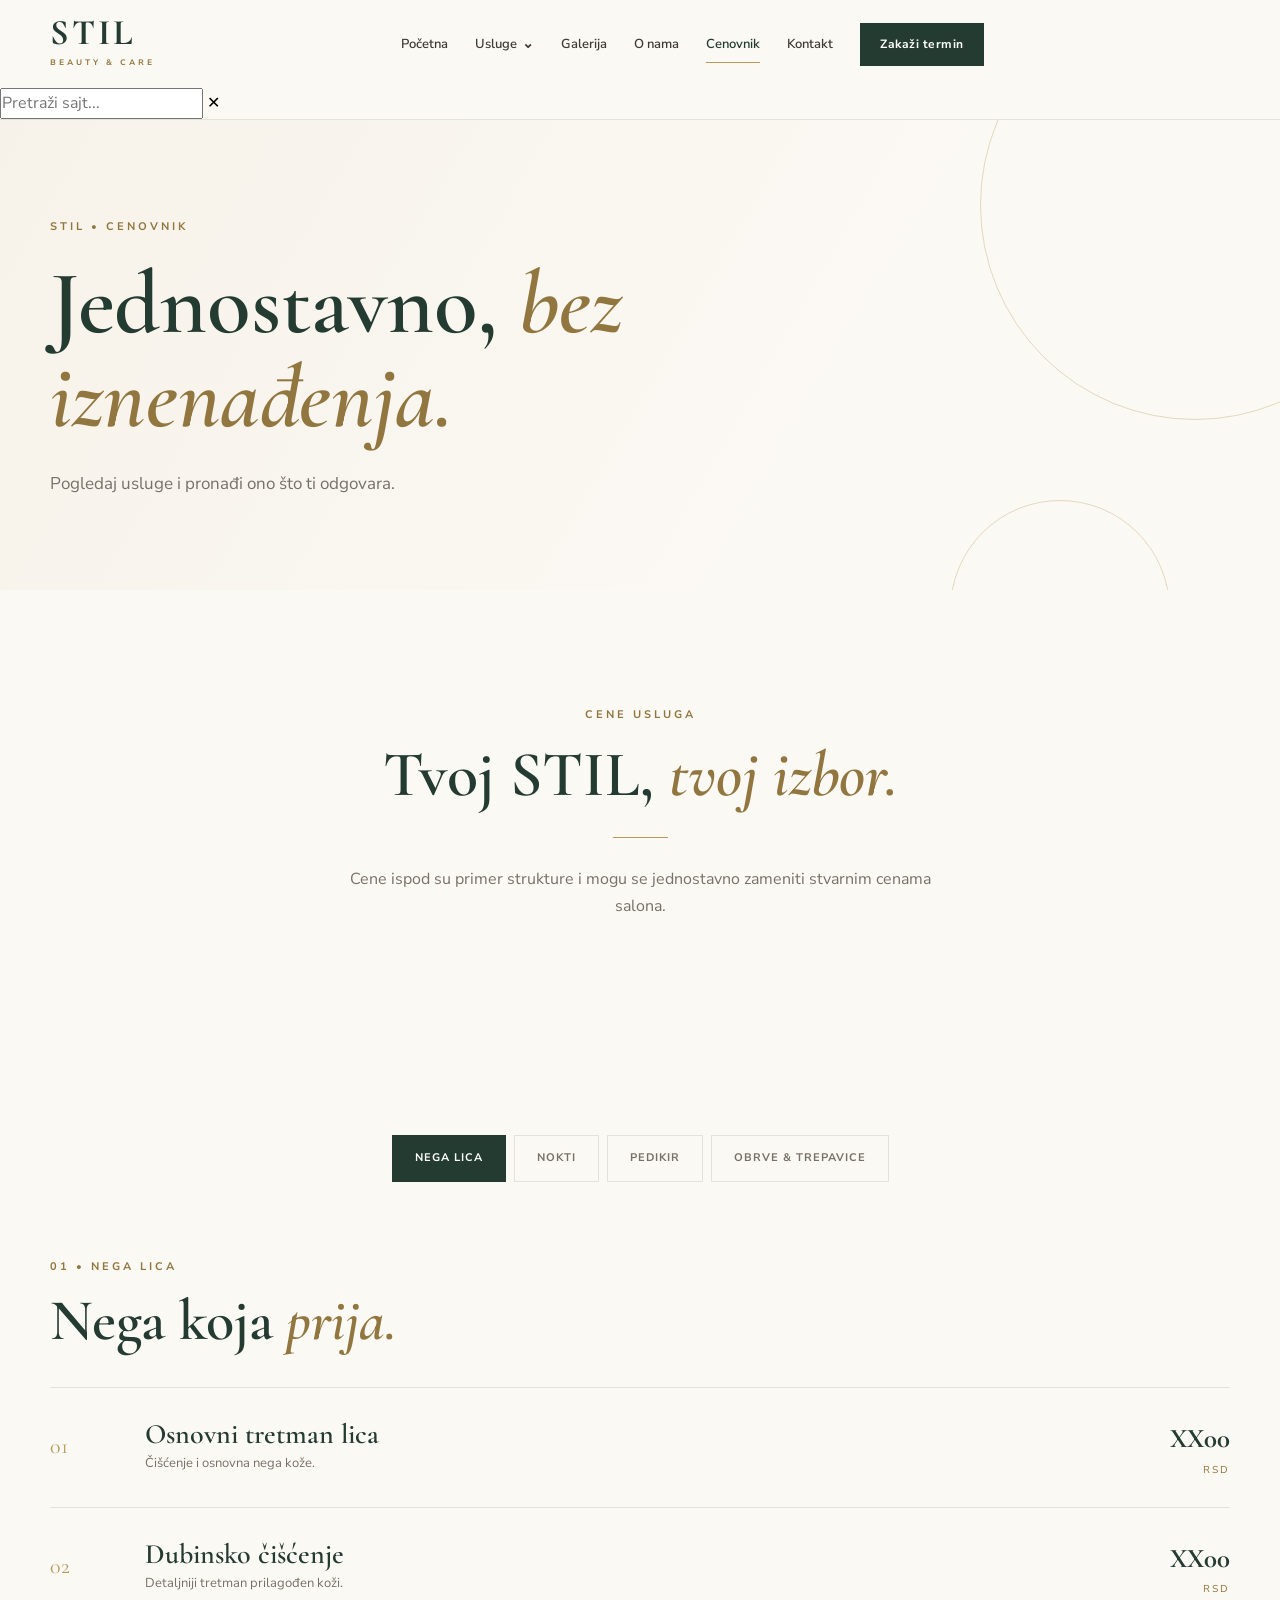
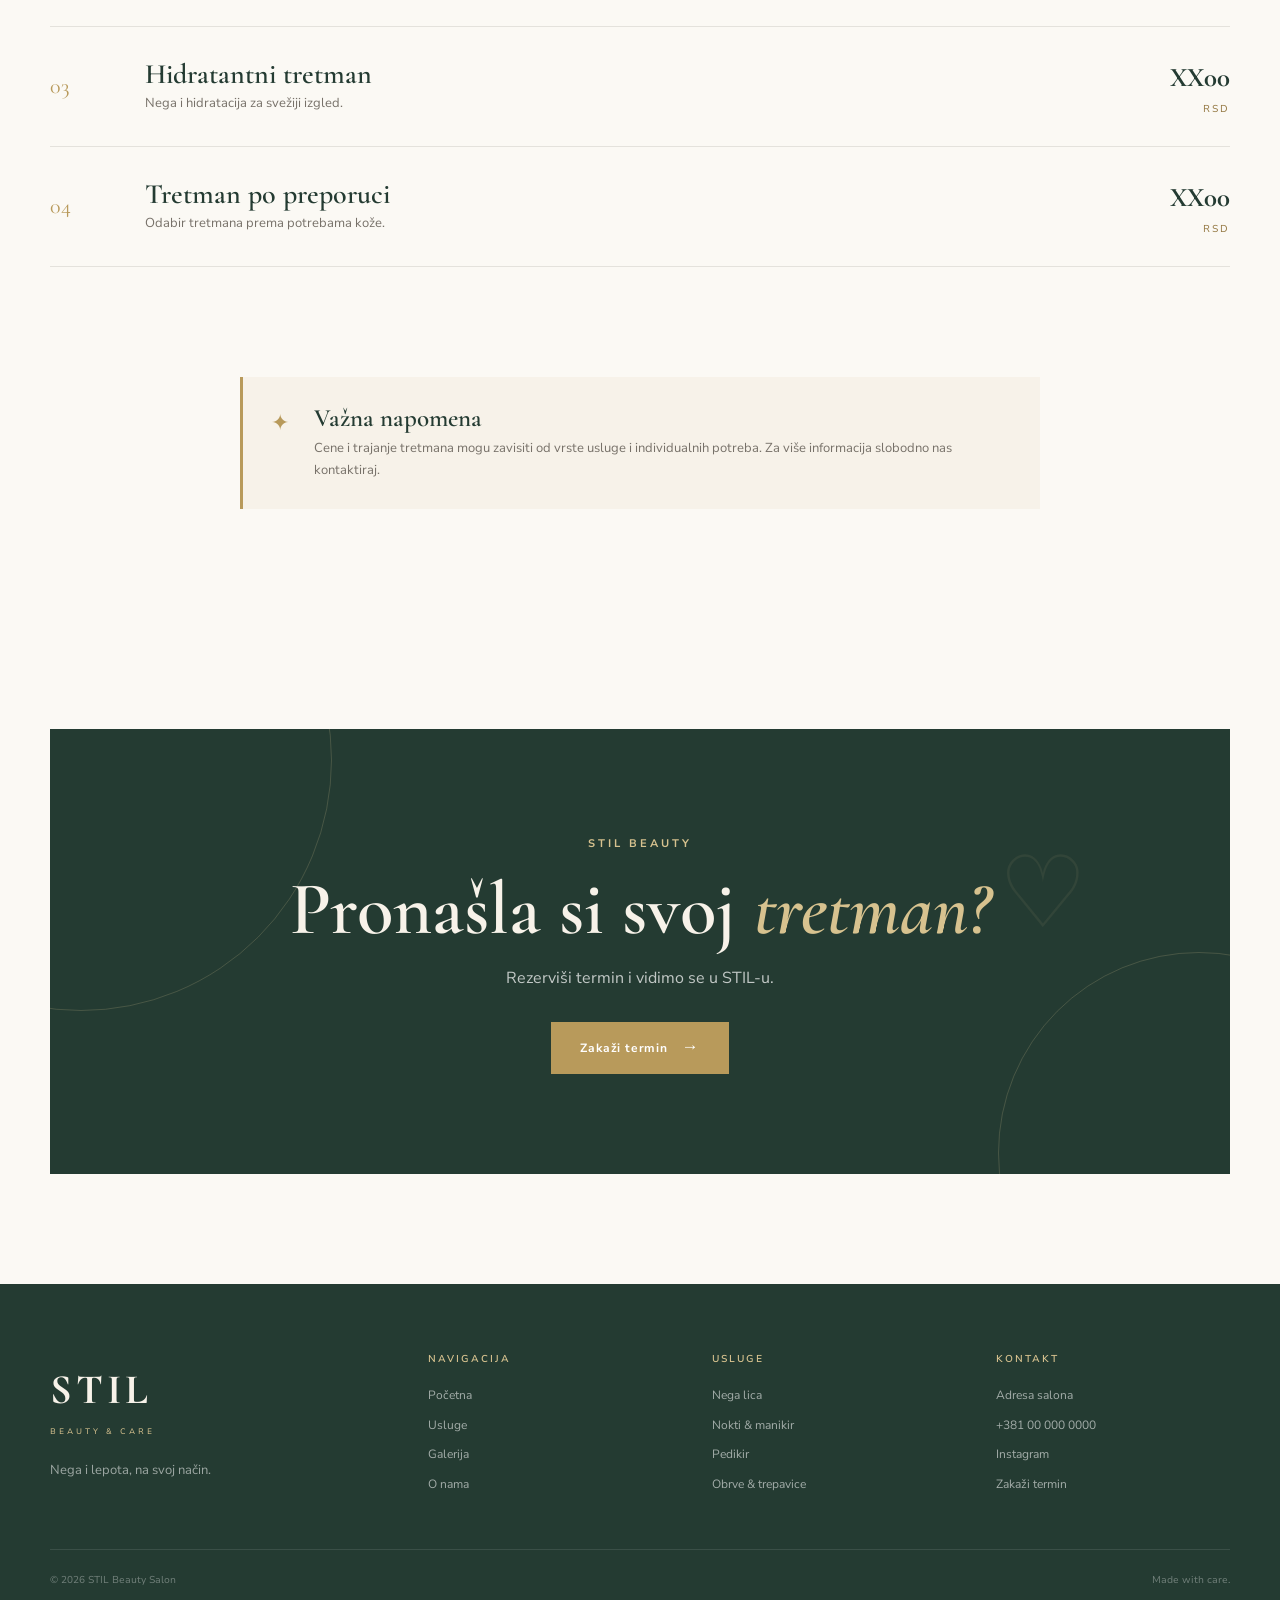
==== cenovnik.html @ 7c4e8bf7 "Add files via upload" ====
<!DOCTYPE html>
<html lang="sr">
<head>
    <meta charset="UTF-8">
    <meta name="viewport" content="width=device-width, initial-scale=1.0">

    <title>Cenovnik | STIL Beauty Salon</title>

    <meta name="description" content="Cenovnik usluga STIL Beauty Salona — nega lica, nokti, pedikir, obrve i trepavice.">

    <link rel="preconnect" href="https://fonts.googleapis.com">
    <link rel="preconnect" href="https://fonts.gstatic.com" crossorigin>

    <link href="https://fonts.googleapis.com/css2?family=Cormorant+Garamond:wght@400;500;600;700&family=Nunito+Sans:wght@300;400;500;600;700&display=swap" rel="stylesheet">

    <link rel="stylesheet" href="style.css">
</head>

<body>

<!-- =========================================================
     HEADER
========================================================= -->

<header class="site-header" id="siteHeader">

    <div class="container header-inner">

        <a href="index.html" class="logo" aria-label="STIL Beauty Salon - Početna">

            <span class="logo-main">
                STIL
            </span>

            <span class="logo-sub">
                beauty & care
            </span>

        </a>


        <nav class="main-nav" id="mainNav">

            <a href="index.html" class="nav-link">
                Početna
            </a>


            <div class="nav-dropdown">

                <a href="usluge.html" class="nav-link dropdown-trigger">

                    Usluge

                    <span class="dropdown-arrow">
                        ⌄
                    </span>

                </a>


                <div class="dropdown-menu">

                    <a href="nega-lica.html">
                        Nega lica
                    </a>

                    <a href="nokti.html">
                        Nokti & manikir
                    </a>

                    <a href="pedikir.html">
                        Pedikir
                    </a>

                    <a href="obrve-trepavice.html">
                        Obrve & trepavice
                    </a>

                </div>

            </div>


            <a href="galerija.html" class="nav-link">
                Galerija
            </a>


            <a href="o-nama.html" class="nav-link">
                O nama
            </a>


            <a href="cenovnik.html" class="nav-link active">
                Cenovnik
            </a>


            <a href="kontakt.html" class="nav-link">
                Kontakt
            </a>


            <a href="kontakt.html" class="nav-cta">
                Zakaži termin
            </a>

        </nav>


        <button
            class="search-toggle"
            id="searchToggle"
            aria-label="Pretraga"
        >
            <svg viewBox="0 0 24 24" fill="none" stroke="currentColor" stroke-width="2" stroke-linecap="round" stroke-linejoin="round">
                <circle cx="11" cy="11" r="7"></circle>
                <line x1="21" y1="21" x2="16.65" y2="16.65"></line>
            </svg>
        </button>

        <button
            class="menu-toggle"
            id="menuToggle"
            aria-label="Otvori meni"
            aria-expanded="false"
        >

            <span></span>
            <span></span>
            <span></span>

        </button>

    </div>



<!-- =========================================================
     SEARCH OVERLAY
========================================================= -->

<div class="search-overlay" id="searchOverlay">

    <div class="search-box">

        <div class="search-box-top">

            <input
                type="text"
                id="searchInput"
                placeholder="Pretraži sajt..."
                autocomplete="off"
            >

            <button class="search-close" id="searchClose" aria-label="Zatvori pretragu">
                ✕
            </button>

        </div>

        <div class="search-results" id="searchResults"></div>

    </div>

</div>

</header>


<main>

<!-- =========================================================
     PAGE HERO
========================================================= -->

<section class="page-hero pricing-page-hero">

    <div class="page-hero-decoration page-hero-decoration-one"></div>

    <div class="page-hero-decoration page-hero-decoration-two"></div>


    <div class="container">

        <div class="page-hero-content reveal">

            <span class="section-kicker">
                STIL • CENOVNIK
            </span>


            <h1>
                Jednostavno,
                <em>bez iznenađenja.</em>
            </h1>


            <p>
                Pogledaj usluge i pronađi ono što ti odgovara.
            </p>

        </div>

    </div>

</section>


<!-- =========================================================
     PRICING INTRO
========================================================= -->

<section class="pricing-intro section">

    <div class="container narrow-container">

        <div class="section-heading centered reveal">

            <span class="section-kicker">
                CENE USLUGA
            </span>


            <h2>
                Tvoj STIL,
                <em>tvoj izbor.</em>
            </h2>


            <div class="gold-divider"></div>


            <p>
                Cene ispod su primer strukture i mogu se
                jednostavno zameniti stvarnim cenama salona.
            </p>

        </div>

    </div>

</section>


<!-- =========================================================
     PRICING NAV
========================================================= -->

<section class="pricing-section section">

    <div class="container">


        <div class="pricing-tabs reveal">

            <button
                class="pricing-tab active"
                data-price-category="face"
                type="button"
            >
                Nega lica
            </button>


            <button
                class="pricing-tab"
                data-price-category="nails"
                type="button"
            >
                Nokti
            </button>


            <button
                class="pricing-tab"
                data-price-category="pedicure"
                type="button"
            >
                Pedikir
            </button>


            <button
                class="pricing-tab"
                data-price-category="eyes"
                type="button"
            >
                Obrve & trepavice
            </button>

        </div>


        <!-- =====================================================
             FACE PRICES
        ====================================================== -->

        <div
            class="price-category active"
            data-price-panel="face"
        >

            <div class="price-category-header reveal">

                <span class="section-kicker">
                    01 • NEGA LICA
                </span>

                <h2>
                    Nega koja
                    <em>prija.</em>
                </h2>

            </div>


            <div class="price-list">


                <div class="price-item reveal">

                    <div class="price-item-number">
                        01
                    </div>

                    <div class="price-item-info">

                        <h3>
                            Osnovni tretman lica
                        </h3>

                        <p>
                            Čišćenje i osnovna nega kože.
                        </p>

                    </div>

                    <div class="price-value">
                        <strong>
                            XX00
                        </strong>
                        <span>
                            RSD
                        </span>
                    </div>

                </div>


                <div class="price-item reveal">

                    <div class="price-item-number">
                        02
                    </div>

                    <div class="price-item-info">

                        <h3>
                            Dubinsko čišćenje
                        </h3>

                        <p>
                            Detaljniji tretman prilagođen koži.
                        </p>

                    </div>

                    <div class="price-value">
                        <strong>
                            XX00
                        </strong>
                        <span>
                            RSD
                        </span>
                    </div>

                </div>


                <div class="price-item reveal">

                    <div class="price-item-number">
                        03
                    </div>

                    <div class="price-item-info">

                        <h3>
                            Hidratantni tretman
                        </h3>

                        <p>
                            Nega i hidratacija za svežiji izgled.
                        </p>

                    </div>

                    <div class="price-value">
                        <strong>
                            XX00
                        </strong>
                        <span>
                            RSD
                        </span>
                    </div>

                </div>


                <div class="price-item reveal">

                    <div class="price-item-number">
                        04
                    </div>

                    <div class="price-item-info">

                        <h3>
                            Tretman po preporuci
                        </h3>

                        <p>
                            Odabir tretmana prema potrebama kože.
                        </p>

                    </div>

                    <div class="price-value">
                        <strong>
                            XX00
                        </strong>
                        <span>
                            RSD
                        </span>
                    </div>

                </div>

            </div>

        </div>


        <!-- =====================================================
             NAIL PRICES
        ====================================================== -->

        <div
            class="price-category"
            data-price-panel="nails"
        >

            <div class="price-category-header">

                <span class="section-kicker">
                    02 • NOKTI
                </span>

                <h2>
                    Uredni nokti,
                    <em>tvoj STIL.</em>
                </h2>

            </div>


            <div class="price-list">


                <div class="price-item">

                    <div class="price-item-number">
                        01
                    </div>

                    <div class="price-item-info">

                        <h3>
                            Klasičan manikir
                        </h3>

                        <p>
                            Uređivanje noktiju i zanoktica.
                        </p>

                    </div>

                    <div class="price-value">
                        <strong>
                            XX00
                        </strong>
                        <span>
                            RSD
                        </span>
                    </div>

                </div>


                <div class="price-item">

                    <div class="price-item-number">
                        02
                    </div>

                    <div class="price-item-info">

                        <h3>
                            Gel lak
                        </h3>

                        <p>
                            Uredan i dugotrajniji izgled noktiju.
                        </p>

                    </div>

                    <div class="price-value">
                        <strong>
                            XX00
                        </strong>
                        <span>
                            RSD
                        </span>
                    </div>

                </div>


                <div class="price-item">

                    <div class="price-item-number">
                        03
                    </div>

                    <div class="price-item-info">

                        <h3>
                            Korekcija
                        </h3>

                        <p>
                            Održavanje postojećeg manikira.
                        </p>

                    </div>

                    <div class="price-value">
                        <strong>
                            XX00
                        </strong>
                        <span>
                            RSD
                        </span>
                    </div>

                </div>


                <div class="price-item">

                    <div class="price-item-number">
                        04
                    </div>

                    <div class="price-item-info">

                        <h3>
                            Nail art
                        </h3>

                        <p>
                            Cena zavisi od odabranog dizajna.
                        </p>

                    </div>

                    <div class="price-value">

                        <strong>
                            od XX
                        </strong>

                        <span>
                            RSD
                        </span>

                    </div>

                </div>

            </div>

        </div>


        <!-- =====================================================
             PEDICURE PRICES
        ====================================================== -->

        <div
            class="price-category"
            data-price-panel="pedicure"
        >

            <div class="price-category-header">

                <span class="section-kicker">
                    03 • PEDIKIR
                </span>

                <h2>
                    Nega za
                    <em>tvoja stopala.</em>
                </h2>

            </div>


            <div class="price-list">


                <div class="price-item">

                    <div class="price-item-number">
                        01
                    </div>

                    <div class="price-item-info">

                        <h3>
                            Klasičan pedikir
                        </h3>

                        <p>
                            Osnovna nega i uređivanje stopala.
                        </p>

                    </div>

                    <div class="price-value">

                        <strong>
                            XX00
                        </strong>

                        <span>
                            RSD
                        </span>

                    </div>

                </div>


                <div class="price-item">

                    <div class="price-item-number">
                        02
                    </div>

                    <div class="price-item-info">

                        <h3>
                            Pedikir + lak
                        </h3>

                        <p>
                            Nega stopala i završni lak.
                        </p>

                    </div>

                    <div class="price-value">

                        <strong>
                            XX00
                        </strong>

                        <span>
                            RSD
                        </span>

                    </div>

                </div>


                <div class="price-item">

                    <div class="price-item-number">
                        03
                    </div>

                    <div class="price-item-info">

                        <h3>
                            Pedikir + gel lak
                        </h3>

                        <p>
                            Nega uz dugotrajniju završnicu.
                        </p>

                    </div>

                    <div class="price-value">

                        <strong>
                            XX00
                        </strong>

                        <span>
                            RSD
                        </span>

                    </div>

                </div>


                <div class="price-item">

                    <div class="price-item-number">
                        04
                    </div>

                    <div class="price-item-info">

                        <h3>
                            Nega stopala
                        </h3>

                        <p>
                            Dodatna nega kože stopala.
                        </p>

                    </div>

                    <div class="price-value">

                        <strong>
                            XX00
                        </strong>

                        <span>
                            RSD
                        </span>

                    </div>

                </div>

            </div>

        </div>


        <!-- =====================================================
             BROWS / LASHES PRICES
        ====================================================== -->

        <div
            class="price-category"
            data-price-panel="eyes"
        >

            <div class="price-category-header">

                <span class="section-kicker">
                    04 • OBRVE & TREPAVICE
                </span>

                <h2>
                    Istakni svoj
                    <em>pogled.</em>
                </h2>

            </div>


            <div class="price-list">


                <div class="price-item">

                    <div class="price-item-number">
                        01
                    </div>

                    <div class="price-item-info">

                        <h3>
                            Oblikovanje obrva
                        </h3>

                        <p>
                            Oblikovanje prema prirodnim proporcijama.
                        </p>

                    </div>

                    <div class="price-value">

                        <strong>
                            XX00
                        </strong>

                        <span>
                            RSD
                        </span>

                    </div>

                </div>


                <div class="price-item">

                    <div class="price-item-number">
                        02
                    </div>

                    <div class="price-item-info">

                        <h3>
                            Farbanje obrva
                        </h3>

                        <p>
                            Naglašavanje i definisanje obrva.
                        </p>

                    </div>

                    <div class="price-value">

                        <strong>
                            XX00
                        </strong>

                        <span>
                            RSD
                        </span>

                    </div>

                </div>


                <div class="price-item">

                    <div class="price-item-number">
                        03
                    </div>

                    <div class="price-item-info">

                        <h3>
                            Lash lift
                        </h3>

                        <p>
                            Podizanje i uvijanje prirodnih trepavica.
                        </p>

                    </div>

                    <div class="price-value">

                        <strong>
                            XX00
                        </strong>

                        <span>
                            RSD
                        </span>

                    </div>

                </div>


                <div class="price-item">

                    <div class="price-item-number">
                        04
                    </div>

                    <div class="price-item-info">

                        <h3>
                            Obrve + trepavice
                        </h3>

                        <p>
                            Kombinovani tretman.
                        </p>

                    </div>

                    <div class="price-value">

                        <strong>
                            XX00
                        </strong>

                        <span>
                            RSD
                        </span>

                    </div>

                </div>

            </div>

        </div>

    </div>

</section>


<!-- =========================================================
     IMPORTANT NOTE
========================================================= -->

<section class="pricing-note section">

    <div class="container">

        <div class="pricing-note-box reveal">

            <span class="pricing-note-icon">
                ✦
            </span>


            <div>

                <h3>
                    Važna napomena
                </h3>

                <p>
                    Cene i trajanje tretmana mogu zavisiti od
                    vrste usluge i individualnih potreba.
                    Za više informacija slobodno nas kontaktiraj.
                </p>

            </div>

        </div>

    </div>

</section>


<!-- =========================================================
     CTA
========================================================= -->

<section class="cta-section section">

    <div class="container">

        <div class="cta-box reveal">

            <div class="cta-decoration">
                ♡
            </div>


            <span class="section-kicker">
                STIL BEAUTY
            </span>


            <h2>
                Pronašla si svoj
                <em>tretman?</em>
            </h2>


            <p>
                Rezerviši termin i vidimo se u STIL-u.
            </p>


            <a href="kontakt.html" class="btn btn-primary">

                Zakaži termin

                <span>
                    →
                </span>

            </a>

        </div>

    </div>

</section>

</main>


<!-- =========================================================
     FOOTER
========================================================= -->

<footer class="site-footer">

    <div class="container">

        <div class="footer-grid">


            <div class="footer-brand">

                <a href="index.html" class="footer-logo">

                    <span>
                        STIL
                    </span>

                    <small>
                        beauty & care
                    </small>

                </a>


                <p>
                    Nega i lepota,
                    na svoj način.
                </p>

            </div>


            <div class="footer-column">

                <h4>
                    Navigacija
                </h4>

                <a href="index.html">
                    Početna
                </a>

                <a href="usluge.html">
                    Usluge
                </a>

                <a href="galerija.html">
                    Galerija
                </a>

                <a href="o-nama.html">
                    O nama
                </a>

            </div>


            <div class="footer-column">

                <h4>
                    Usluge
                </h4>

                <a href="nega-lica.html">
                    Nega lica
                </a>

                <a href="nokti.html">
                    Nokti & manikir
                </a>

                <a href="pedikir.html">
                    Pedikir
                </a>

                <a href="obrve-trepavice.html">
                    Obrve & trepavice
                </a>

            </div>


            <div class="footer-column">

                <h4>
                    Kontakt
                </h4>

                <p>
                    Adresa salona
                </p>

                <a href="tel:+381000000000">
                    +381 00 000 0000
                </a>

                <a href="#">
                    Instagram
                </a>

                <a href="kontakt.html">
                    Zakaži termin
                </a>

            </div>

        </div>


        <div class="footer-bottom">

            <span>
                © 2026 STIL Beauty Salon
            </span>

            <span>
                Made with care.
            </span>

        </div>

    </div>

</footer>


<script src="js_main.js"></script>

</body>
</html>
---- style.css ----
/* =========================================================
   STIL BEAUTY SALON
   GLOBAL CSS
========================================================= */


/* =========================================================
   01. VARIABLES
========================================================= */

:root {

    --green-dark: #243b32;
    --green: #3f5b4b;
    --green-light: #718878;
    --green-pale: #dce3da;

    --cream: #f7f2e9;
    --cream-dark: #ede5d7;
    --ivory: #fbf9f4;

    --gold: #b89a5b;
    --gold-dark: #92763f;
    --gold-light: #d7c28f;

    --brown: #5a4b3f;
    --text: #3d3934;
    --text-light: #777169;

    --white: #ffffff;
    --black: #20201d;

    --border: rgba(61, 57, 52, 0.12);
    --border-gold: rgba(184, 154, 91, 0.35);

    --shadow: 0 18px 50px rgba(36, 59, 50, 0.10);
    --shadow-small: 0 8px 25px rgba(36, 59, 50, 0.08);

    --radius: 4px;
    --radius-large: 14px;

    --container: 1180px;

    --transition: 0.3s ease;

}


/* =========================================================
   02. RESET
========================================================= */

* {
    margin: 0;
    padding: 0;
    box-sizing: border-box;
}


html {
    scroll-behavior: smooth;
}


body {
    font-family: "Nunito Sans", sans-serif;
    background: var(--ivory);
    color: var(--text);
    line-height: 1.7;
    overflow-x: hidden;
}


body.menu-open {
    overflow: hidden;
}


img {
    max-width: 100%;
    display: block;
}


a {
    color: inherit;
    text-decoration: none;
}


button,
input,
textarea,
select {
    font: inherit;
}


button {
    border: none;
    background: none;
    cursor: pointer;
}


ul,
ol {
    list-style: none;
}


/* =========================================================
   03. TYPOGRAPHY
========================================================= */

h1,
h2,
h3,
h4 {
    font-family: "Cormorant Garamond", serif;
    font-weight: 600;
    color: var(--green-dark);
    line-height: 1.05;
}


h1 em,
h2 em,
h3 em {
    color: var(--gold-dark);
    font-style: italic;
}


p {
    color: var(--text-light);
}


strong {
    color: var(--green-dark);
    font-weight: 700;
}


.container {
    width: min(
        calc(100% - 48px),
        var(--container)
    );

    margin: 0 auto;
}


.narrow-container {
    max-width: 760px;
}


/* =========================================================
   04. SECTION
========================================================= */

.section {
    padding: 110px 0;
}


.section-heading {
    max-width: 650px;
    margin-bottom: 55px;
}


.section-heading.centered {
    text-align: center;
    margin-left: auto;
    margin-right: auto;
}


.section-heading h2 {
    font-size: clamp(42px, 5vw, 68px);
    margin: 14px 0 20px;
}


.section-heading p {
    max-width: 620px;
}


.section-heading.centered p {
    margin-left: auto;
    margin-right: auto;
}


.section-kicker {
    display: inline-block;

    font-family: "Nunito Sans", sans-serif;
    font-size: 11px;
    font-weight: 700;

    letter-spacing: 3px;
    text-transform: uppercase;

    color: var(--gold-dark);
}


.gold-divider {
    width: 55px;
    height: 1px;
    background: var(--gold);

    margin: 28px auto;
}


/* =========================================================
   05. HEADER
========================================================= */

.site-header {
    position: relative;
    z-index: 1000;

    background: rgba(251, 249, 244, 0.96);

    border-bottom: 1px solid var(--border);

    transition:
        background var(--transition),
        box-shadow var(--transition),
        transform var(--transition);
}


.site-header.scrolled {
    position: sticky;
    top: 0;

    box-shadow: 0 8px 30px rgba(0,0,0,0.05);
}


.header-inner {
    min-height: 88px;

    display: flex;
    align-items: center;
    justify-content: space-between;
    gap: 30px;
}


/* =========================================================
   LOGO
========================================================= */

.logo {
    display: inline-flex;
    flex-direction: column;

    position: relative;

    flex-shrink: 0;
}


.logo-main {
    font-family: "Cormorant Garamond", serif;

    font-size: 36px;
    font-weight: 700;

    line-height: 0.8;

    letter-spacing: 3px;

    color: var(--green-dark);
}


.logo-sub {
    margin-top: 8px;

    font-family: "Nunito Sans", sans-serif;

    font-size: 8px;
    font-weight: 700;

    letter-spacing: 3px;
    text-transform: uppercase;

    color: var(--gold-dark);

    text-align: center;
}


/* =========================================================
   NAVIGATION
========================================================= */

.main-nav {
    display: flex;
    align-items: center;
    gap: 27px;
}


.nav-link {
    position: relative;

    font-size: 13px;
    font-weight: 600;

    color: var(--text);

    padding: 8px 0;

    transition: color var(--transition);
}


.nav-link::after {
    content: "";

    position: absolute;

    left: 0;
    bottom: 0;

    width: 0;
    height: 1px;

    background: var(--gold);

    transition: width var(--transition);
}


.nav-link:hover,
.nav-link.active {
    color: var(--green-dark);
}


.nav-link:hover::after,
.nav-link.active::after {
    width: 100%;
}


/* =========================================================
   DROPDOWN
========================================================= */

.nav-dropdown {
    position: relative;
}


.dropdown-trigger {
    display: flex;
    align-items: center;
    gap: 5px;
}


.dropdown-arrow {
    font-size: 14px;
    transition: transform var(--transition);
}


.nav-dropdown:hover .dropdown-arrow {
    transform: rotate(180deg);
}


.dropdown-menu {
    position: absolute;

    top: calc(100% + 15px);
    left: -20px;

    min-width: 220px;

    padding: 12px;

    background: var(--ivory);

    border: 1px solid var(--border);

    box-shadow: var(--shadow);

    opacity: 0;
    visibility: hidden;

    transform: translateY(10px);

    transition:
        opacity var(--transition),
        visibility var(--transition),
        transform var(--transition);
}


.nav-dropdown:hover .dropdown-menu {
    opacity: 1;
    visibility: visible;

    transform: translateY(0);
}


.dropdown-menu a {
    display: block;

    padding: 10px 12px;

    font-size: 13px;

    color: var(--text-light);

    transition:
        background var(--transition),
        color var(--transition);
}


.dropdown-menu a:hover,
.dropdown-menu a.active {
    background: var(--cream);
    color: var(--green-dark);
}


/* =========================================================
   CTA NAV
========================================================= */

.nav-cta {
    display: inline-flex;
    align-items: center;
    justify-content: center;

    min-height: 43px;

    padding: 0 20px;

    background: var(--green-dark);
    color: var(--white);

    font-size: 12px;
    font-weight: 700;

    letter-spacing: 0.5px;

    transition:
        background var(--transition),
        transform var(--transition);
}


.nav-cta:hover {
    background: var(--gold-dark);
    transform: translateY(-2px);
}


/* =========================================================
   MOBILE MENU
========================================================= */

.menu-toggle {
    display: none;

    width: 44px;
    height: 44px;

    flex-direction: column;
    align-items: center;
    justify-content: center;
    gap: 5px;

    border: 1px solid var(--border);
}


.menu-toggle span {
    width: 20px;
    height: 1px;

    background: var(--green-dark);

    transition: var(--transition);
}


.menu-toggle.active span:nth-child(1) {
    transform: translateY(6px) rotate(45deg);
}


.menu-toggle.active span:nth-child(2) {
    opacity: 0;
}


.menu-toggle.active span:nth-child(3) {
    transform: translateY(-6px) rotate(-45deg);
}


/* =========================================================
   06. BUTTONS
========================================================= */

.btn {
    display: inline-flex;

    align-items: center;
    justify-content: center;

    gap: 14px;

    min-height: 52px;

    padding: 0 28px;

    font-size: 12px;
    font-weight: 700;

    letter-spacing: 0.8px;

    border: 1px solid transparent;

    transition:
        background var(--transition),
        color var(--transition),
        border var(--transition),
        transform var(--transition);
}


.btn span {
    font-size: 17px;

    transition: transform var(--transition);
}


.btn:hover span {
    transform: translateX(4px);
}


.btn:hover {
    transform: translateY(-2px);
}


.btn-primary {
    background: var(--green-dark);
    color: var(--white);
}


.btn-primary:hover {
    background: var(--gold-dark);
}


.btn-outline {
    border-color: var(--green-dark);
    color: var(--green-dark);
    background: transparent;
}


.btn-outline:hover {
    background: var(--green-dark);
    color: var(--white);
}


.btn-light {
    border-color: var(--gold-light);
    color: var(--white);
    background: transparent;
}


.btn-light:hover {
    background: var(--gold-light);
    color: var(--green-dark);
}


/* =========================================================
   07. HERO
========================================================= */

.page-hero {
    position: relative;

    min-height: 470px;

    display: flex;
    align-items: center;

    overflow: hidden;

    background:
        linear-gradient(
            120deg,
            var(--cream) 0%,
            var(--ivory) 65%
        );
}


.page-hero-content {
    position: relative;
    z-index: 2;

    max-width: 720px;

    padding: 80px 0;
}


.page-hero h1 {
    font-size: clamp(55px, 7vw, 92px);

    margin: 18px 0 25px;
}


.page-hero p {
    max-width: 580px;

    font-size: 17px;
}


.page-hero-decoration {
    position: absolute;

    border-radius: 50%;

    border: 1px solid var(--border-gold);
}


.page-hero-decoration-one {
    width: 430px;
    height: 430px;

    right: -130px;
    top: -130px;
}


.page-hero-decoration-two {
    width: 220px;
    height: 220px;

    right: 110px;
    bottom: -130px;
}


/* =========================================================
   08. HOME / HERO
========================================================= */

.hero {
    position: relative;

    min-height: calc(100vh - 88px);

    display: flex;
    align-items: center;

    overflow: hidden;

    background: var(--cream);
}


.hero-decoration {
    position: absolute;

    border-radius: 50%;

    border: 1px solid var(--border-gold);
}


.hero-decoration-one {
    width: 480px;
    height: 480px;

    right: -160px;
    top: -160px;
}


.hero-decoration-two {
    width: 260px;
    height: 260px;

    left: -110px;
    bottom: -110px;
}


.hero-grid {
    position: relative;
    z-index: 2;

    display: grid;
    grid-template-columns: 1.4fr 0.6fr;

    align-items: center;

    gap: 60px;
}


.hero-content {
    max-width: 620px;
}


.hero h1 {
    font-size: clamp(56px, 6.5vw, 92px);

    margin: 20px 0 28px;
}


.hero p {
    max-width: 520px;

    font-size: 18px;

    margin-bottom: 32px;
}


.hero-buttons {
    display: flex;
    flex-wrap: wrap;
    gap: 14px;
}


.hero-note {
    display: flex;
    align-items: center;

    gap: 14px;

    margin-top: 34px;

    font-size: 11px;
    letter-spacing: 1.5px;
    text-transform: uppercase;

    color: var(--text-soft);
}


.gold-line {
    width: 40px;
    height: 1px;

    background: var(--gold);
}


.hero-visual {
    position: relative;
}


.hero-image-frame {
    position: relative;

    min-height: 360px;
    max-width: 340px;
    margin: 0 auto;

    display: flex;
    align-items: center;
    justify-content: center;

    overflow: hidden;

    background: var(--green-dark);

    border-radius: 46% 54% 52% 48% / 55% 45% 55% 45%;
}


.hero-placeholder {
    display: flex;
    flex-direction: column;
    align-items: center;

    gap: 22px;
}


.placeholder-circle {
    width: 130px;
    height: 130px;

    display: flex;
    align-items: center;
    justify-content: center;

    border: 1px solid rgba(255, 255, 255, 0.4);
    border-radius: 50%;
}


.placeholder-circle span {
    font-family: "Cormorant Garamond", serif;

    font-size: 26px;
    font-weight: 700;

    letter-spacing: 3px;

    color: var(--white);
}


.placeholder-content {
    display: flex;

    gap: 6px;

    font-size: 12px;
    letter-spacing: 3px;
    text-transform: uppercase;

    color: rgba(255, 255, 255, 0.75);
}


.hero-gold-badge {
    position: absolute;

    left: -30px;
    bottom: -30px;

    width: 130px;
    height: 130px;

    display: flex;
    flex-direction: column;
    align-items: center;
    justify-content: center;

    gap: 3px;

    border-radius: 50%;

    background: var(--gold);

    box-shadow: var(--shadow);
}


.badge-small {
    font-size: 9px;
    font-weight: 700;
    letter-spacing: 2px;
    text-transform: uppercase;

    color: var(--white);
}


.badge-main {
    font-family: "Cormorant Garamond", serif;

    font-size: 24px;
    font-weight: 700;

    letter-spacing: 2px;

    color: var(--white);
}


/* =========================================================
   08B. WHY STIL (početna)
========================================================= */

.why-section {
    background: var(--green);
}


.why-grid {
    display: grid;
    grid-template-columns: 1fr 1fr;

    align-items: center;

    gap: 70px;
}


.section-kicker.light {
    color: var(--gold-light);
}


.why-content h2 {
    margin: 16px 0 20px;

    color: var(--white);
}


.why-content p {
    margin-bottom: 30px;

    color: rgba(255, 255, 255, 0.78);
}


.why-features {
    display: flex;
    flex-direction: column;

    gap: 30px;
}


.feature {
    display: flex;
    align-items: flex-start;

    gap: 18px;
}


.feature-symbol {
    flex-shrink: 0;

    width: 40px;

    font-size: 24px;

    color: var(--gold-light);
}


.feature h3 {
    margin-bottom: 5px;

    font-size: 18px;

    color: var(--white);
}


.feature p {
    margin: 0;

    font-size: 13px;

    color: rgba(255, 255, 255, 0.72);
}


/* =========================================================
   08C. ABOUT PREVIEW (početna)
========================================================= */

.about-preview {
    background: var(--ivory);
}


.about-preview-grid {
    display: grid;
    grid-template-columns: 0.85fr 1fr;

    align-items: center;

    gap: 70px;
}


.about-visual {
    position: relative;
}


.about-image-placeholder {
    position: relative;

    min-height: 420px;

    display: flex;
    align-items: center;
    justify-content: center;

    overflow: hidden;

    background: var(--green);
}


.vertical-text {
    position: absolute;
    left: 24px;
    top: 50%;

    transform: translateY(-50%) rotate(180deg);
    writing-mode: vertical-rl;

    font-size: 11px;
    letter-spacing: 4px;
    text-transform: uppercase;

    color: rgba(255, 255, 255, 0.55);
}


.about-placeholder-logo {
    font-family: "Cormorant Garamond", serif;

    font-size: 46px;
    font-weight: 700;

    letter-spacing: 4px;

    color: rgba(255, 255, 255, 0.92);
}


.about-gold-detail {
    position: absolute;

    right: -30px;
    bottom: -30px;

    width: 140px;
    height: 140px;

    z-index: -1;

    border: 1px solid var(--border-gold);
    border-radius: 50%;
}


.about-content p {
    margin-bottom: 14px;
}


/* =========================================================
   08D. CONSULTATION BOX (stranice usluga)
========================================================= */

.consultation-section {
    background: var(--green-pale);
}


.consultation-box {
    display: grid;
    grid-template-columns: 90px 1fr auto;

    align-items: center;

    gap: 40px;

    padding: 50px 60px;

    background: var(--ivory);

    border: 1px solid var(--border-gold);
    border-radius: var(--radius-large);
}


.consultation-icon {
    display: flex;
    align-items: center;
    justify-content: center;

    width: 70px;
    height: 70px;

    font-size: 26px;

    color: var(--gold-light);

    border-radius: 50%;

    background: var(--green-dark);
}


.consultation-content h2 {
    margin: 8px 0 10px;
}


.consultation-content p {
    max-width: 420px;

    margin: 0;
}


/* =========================================================
   08E. BENEFITS GRID (stranice usluga)
========================================================= */

.benefits-grid {
    display: grid;
    grid-template-columns: repeat(3, 1fr);

    gap: 40px;
}


.benefit-card {
    text-align: center;

    padding: 20px;
}


.benefit-number {
    display: block;

    margin-bottom: 10px;

    font-family: "Cormorant Garamond", serif;

    font-size: 20px;

    color: var(--gold-dark);
}


.benefit-icon {
    display: block;

    margin-bottom: 16px;

    font-size: 30px;

    color: var(--green-dark);
}


.benefit-card h3 {
    margin-bottom: 8px;

    font-size: 19px;
}


.benefit-card p {
    margin: 0;

    font-size: 13px;
}


/* =========================================================
   08F. NAIL ART DECORATION (nokti.html hero)
========================================================= */

.nail-art-decoration {
    position: absolute;
    z-index: 1;

    inset: 0;
}


.nail-shape {
    position: absolute;

    width: 40px;
    height: 56px;

    border-radius: 50% 50% 45% 45%;

    background: rgba(255, 255, 255, 0.16);

    border: 1px solid rgba(255, 255, 255, 0.3);
}


.nail-one {
    top: 18%;
    left: 20%;

    transform: rotate(-12deg);
}


.nail-two {
    top: 55%;
    right: 22%;

    transform: rotate(10deg);
}


.nail-three {
    bottom: 14%;
    left: 38%;

    transform: rotate(-4deg);
}


/* =========================================================
   08G. NAILS STYLE SECTION (nokti.html)
========================================================= */

.nails-style-grid {
    display: grid;
    grid-template-columns: 1fr 0.9fr;

    align-items: center;

    gap: 60px;
}


.nails-style-visual {
    display: flex;
    flex-direction: column;

    gap: 18px;
}


.style-card {
    display: flex;
    align-items: center;
    justify-content: space-between;

    padding: 22px 28px;

    background: var(--cream);

    border: 1px solid var(--border);
    border-radius: var(--radius-large);

    transition:
        transform var(--transition),
        border-color var(--transition);
}


.style-card:hover {
    transform: translateX(8px);

    border-color: var(--border-gold);
}


.style-card span {
    font-family: "Cormorant Garamond", serif;

    font-size: 15px;

    color: var(--gold-dark);
}


.style-card strong {
    font-size: 15px;
    font-weight: 700;
    letter-spacing: 2px;

    color: var(--green-dark);
}


.style-card-one {
    margin-left: 0;
}


.style-card-two {
    margin-left: 30px;
}


.style-card-three {
    margin-left: 60px;

    background: var(--green-dark);
    border-color: var(--green-dark);
}


.style-card-three span,
.style-card-three strong {
    color: var(--white);
}


/* =========================================================
   08H. RITUAL SECTION (pedikir.html)
========================================================= */

.pedicure-ritual-grid {
    display: grid;
    grid-template-columns: 0.8fr 1fr;

    align-items: center;

    gap: 70px;
}


.ritual-visual {
    display: flex;
    justify-content: center;
}


.ritual-card {
    position: relative;

    width: 100%;
    max-width: 340px;

    aspect-ratio: 1;

    display: flex;
    flex-direction: column;
    align-items: center;
    justify-content: center;

    gap: 14px;

    background: var(--green-dark);

    border-radius: 50%;
}


.ritual-script {
    font-family: "Cormorant Garamond", serif;
    font-style: italic;

    font-size: 30px;

    color: var(--gold-light);
}


.ritual-logo {
    font-family: "Cormorant Garamond", serif;

    font-size: 15px;
    font-weight: 700;

    letter-spacing: 5px;

    color: rgba(255, 255, 255, 0.75);
}


.ritual-content p {
    margin-bottom: 14px;
}


.pedicure-decoration {
    position: absolute;
    z-index: 2;

    top: 30px;
    right: 30px;
}


.pedicure-decoration span {
    display: inline-block;

    padding: 6px 16px;

    font-size: 10px;
    font-weight: 700;
    letter-spacing: 3px;

    color: var(--white);

    border: 1px solid rgba(255, 255, 255, 0.4);
    border-radius: 20px;
}


/* =========================================================
   09. SERVICE DETAIL HERO
========================================================= */

.service-detail-hero {
    padding: 100px 0;

    background: var(--cream);
}


.service-detail-grid {
    display: grid;

    grid-template-columns:
        minmax(0, 1fr)
        minmax(350px, 0.8fr);

    gap: 90px;

    align-items: center;
}


.service-detail-content h1 {
    font-size: clamp(55px, 6vw, 86px);

    margin: 18px 0 25px;
}


.service-detail-content p {
    max-width: 520px;

    font-size: 17px;

    margin-bottom: 30px;
}


.service-detail-visual {
    position: relative;
}


.detail-image-placeholder {
    min-height: 540px;

    position: relative;

    display: flex;
    align-items: center;
    justify-content: center;

    overflow: hidden;

    background: var(--green);
}


.detail-image-placeholder::before {
    content: "";

    position: absolute;

    width: 300px;
    height: 300px;

    border: 1px solid rgba(255,255,255,0.35);

    border-radius: 50%;
}


.detail-script {
    position: relative;
    z-index: 2;

    font-family: "Cormorant Garamond", serif;

    font-size: 100px;
    font-style: italic;

    color: var(--cream);
}


.detail-brand {
    position: absolute;

    bottom: 25px;
    left: 30px;

    font-size: 10px;
    letter-spacing: 4px;

    color: var(--gold-light);
}


.detail-gold-circle {
    position: absolute;

    right: -28px;
    bottom: -28px;

    width: 85px;
    height: 85px;

    display: flex;
    align-items: center;
    justify-content: center;

    background: var(--gold);

    color: var(--white);

    border-radius: 50%;

    font-size: 25px;
}


/* =========================================================
   EYES DECORATION
========================================================= */

.eyes-placeholder {
    background:
        linear-gradient(
            145deg,
            #334c40,
            #263b32
        );
}


.eye-decoration {
    position: relative;

    width: 230px;
    height: 150px;
}


.brow-line {
    position: absolute;

    width: 170px;
    height: 45px;

    left: 30px;
    top: 25px;

    border-top: 6px solid var(--gold-light);

    border-radius: 50%;

    transform: rotate(-4deg);
}


.lash-line {
    position: absolute;

    width: 120px;
    height: 55px;

    left: 55px;
    top: 75px;

    border-bottom: 2px solid var(--cream);

    border-radius: 50%;
}


.lash-one {
    transform: rotate(5deg);
}


.lash-two {
    transform:
        rotate(5deg)
        translateY(-5px);
}


.lash-three {
    transform:
        rotate(5deg)
        translateY(-10px);
}


/* =========================================================
   10. TREATMENT LIST
========================================================= */

.treatments-list {
    border-top: 1px solid var(--border);
}


.treatment-card {
    display: grid;

    grid-template-columns:
        70px
        1fr
        220px
        45px;

    gap: 30px;

    align-items: center;

    padding: 28px 0;

    border-bottom: 1px solid var(--border);

    transition:
        background var(--transition),
        padding var(--transition);
}


.treatment-card:hover {
    padding-left: 15px;
    padding-right: 15px;

    background: var(--cream);
}


.treatment-index {
    font-family: "Cormorant Garamond", serif;

    font-size: 23px;

    color: var(--gold-dark);
}


.treatment-main h3 {
    font-size: 29px;

    margin-bottom: 5px;
}


.treatment-main p {
    font-size: 13px;
}


.treatment-meta {
    display: flex;
    flex-direction: column;

    gap: 4px;

    text-align: right;
}


.treatment-meta span {
    font-size: 11px;

    color: var(--text-light);
}


.treatment-meta strong {
    font-size: 12px;
}


.treatment-arrow {
    width: 40px;
    height: 40px;

    display: flex;
    align-items: center;
    justify-content: center;

    border: 1px solid var(--border);

    color: var(--green-dark);

    transition: var(--transition);
}


.treatment-card:hover .treatment-arrow {
    background: var(--green-dark);
    color: white;

    border-color: var(--green-dark);
}


/* =========================================================
   10B. SERVICE CARDS (grid kartica usluga — početna + usluge)
========================================================= */

.services-grid {
    display: grid;

    grid-template-columns: repeat(3, 1fr);

    gap: 28px;
}


.service-card {
    position: relative;

    display: flex;
    flex-direction: column;
    gap: 14px;

    padding: 42px 32px;

    background: var(--cream);

    border: 1px solid var(--border);
    border-radius: var(--radius-large);

    transition:
        transform var(--transition),
        box-shadow var(--transition),
        border-color var(--transition),
        background var(--transition);
}


.service-card:hover {
    transform: translateY(-6px);

    box-shadow: var(--shadow);

    border-color: var(--border-gold);

    background: var(--ivory);
}


.service-card.service-card-accent {
    background: var(--green-dark);
    border-color: var(--green-dark);
}


.service-card.service-card-accent:hover {
    background: var(--green-dark);
    transform: translateY(-6px);
}


.service-card.service-card-accent .service-number,
.service-card.service-card-accent h3,
.service-card.service-card-accent p {
    color: var(--white);
}


.service-card.service-card-accent .service-icon,
.service-card.service-card-accent .service-link {
    color: var(--gold-light);
}


.service-number {
    font-family: "Cormorant Garamond", serif;

    font-size: 20px;

    color: var(--gold-dark);
}


.service-icon {
    font-size: 30px;

    color: var(--green-dark);
}


.service-card h3 {
    font-size: 26px;

    margin-top: 2px;
}


.service-card p {
    font-size: 13px;

    flex-grow: 1;
}


.service-link {
    display: inline-flex;
    align-items: center;

    gap: 8px;

    font-size: 12px;
    font-weight: 700;

    letter-spacing: 0.4px;

    color: var(--green-dark);
}


.service-link span {
    transition: transform var(--transition);
}


.service-card:hover .service-link span {
    transform: translateX(4px);
}


.center-button {
    display: flex;
    justify-content: center;

    margin-top: 50px;
}


.text-link {
    display: inline-flex;
    align-items: center;

    gap: 8px;

    font-size: 13px;
    font-weight: 700;

    color: var(--green-dark);

    border-bottom: 1px solid var(--gold);
    padding-bottom: 3px;

    transition: color var(--transition);
}


.text-link:hover {
    color: var(--gold-dark);
}


.text-link span {
    transition: transform var(--transition);
}


.text-link:hover span {
    transform: translateX(4px);
}


/* =========================================================
   10C. SERVICES NOTE (Zašto STIL — na usluge.html)
========================================================= */

.services-note {
    background: var(--green-pale);
}


.services-note-inner {
    display: grid;

    grid-template-columns: 1fr 240px;

    align-items: center;

    gap: 50px;
}


.services-note-text h2 {
    margin: 14px 0 20px;
}


.services-note-text p {
    margin-bottom: 14px;
}


.services-note-decoration {
    display: flex;
    justify-content: center;
}


.gold-circle {
    width: 200px;
    height: 200px;

    display: flex;
    align-items: center;
    justify-content: center;

    border: 1px solid var(--border-gold);
    border-radius: 50%;

    background: var(--ivory);
}


.gold-circle span {
    font-family: "Cormorant Garamond", serif;

    font-size: 26px;
    font-weight: 700;

    letter-spacing: 3px;

    color: var(--gold-dark);
}


/* =========================================================
   11. RESULT SECTION
========================================================= */

.result-grid {
    display: grid;

    grid-template-columns: 1fr 80px 1fr;

    align-items: center;

    gap: 25px;

    max-width: 950px;

    margin: auto;
}


.result-card {
    position: relative;
}


.result-placeholder {
    min-height: 430px;

    display: flex;
    align-items: flex-end;

    padding: 25px;

    position: relative;

    overflow: hidden;
}


.result-before {
    background:
        linear-gradient(
            145deg,
            #d9cfc0,
            #b8a897
        );
}


.result-after {
    background:
        linear-gradient(
            145deg,
            #607565,
            #30483b
        );
}


.result-placeholder::before {
    content: "";

    position: absolute;

    width: 220px;
    height: 220px;

    left: 50%;
    top: 45%;

    transform: translate(-50%, -50%);

    border-radius: 50%;

    border: 1px solid rgba(255,255,255,0.4);
}


.result-placeholder span {
    position: relative;
    z-index: 2;

    font-size: 10px;
    letter-spacing: 4px;

    color: white;
}


.result-label {
    padding-top: 13px;

    font-size: 12px;
    font-weight: 700;

    letter-spacing: 1px;
}


.result-arrow {
    width: 55px;
    height: 55px;

    display: flex;
    align-items: center;
    justify-content: center;

    border-radius: 50%;

    background: var(--gold);

    color: white;

    font-size: 20px;
}


/* =========================================================
   12. TIPS
========================================================= */

.tips-grid {
    display: grid;

    grid-template-columns: repeat(3, 1fr);

    gap: 25px;
}


.tip-card {
    position: relative;

    padding: 40px 35px;

    background: var(--cream);

    border: 1px solid var(--border);
}


.tip-number {
    font-family: "Cormorant Garamond", serif;

    font-size: 42px;

    color: var(--gold);

    display: block;

    margin-bottom: 25px;
}


.tip-card h3 {
    font-size: 29px;

    margin-bottom: 12px;
}


/* =========================================================
   13. GALLERY
========================================================= */

.gallery-section {
    background: var(--ivory);
}


.gallery-filters {
    display: flex;
    flex-wrap: wrap;

    justify-content: center;

    gap: 10px;

    margin-bottom: 50px;
}


.gallery-filter {
    padding: 10px 18px;

    border: 1px solid var(--border);

    color: var(--text-light);

    font-size: 11px;
    font-weight: 700;

    letter-spacing: 1px;
    text-transform: uppercase;

    transition: var(--transition);
}


.gallery-filter:hover,
.gallery-filter.active {
    background: var(--green-dark);
    border-color: var(--green-dark);

    color: white;
}


/* =========================================================
   MASONRY
========================================================= */

.gallery-masonry {
    columns: 3 300px;

    column-gap: 18px;
}


.gallery-photo {
    position: relative;

    break-inside: avoid;

    margin-bottom: 18px;

    overflow: hidden;

    cursor: pointer;
}


.gallery-photo-placeholder {
    min-height: 350px;

    position: relative;

    display: flex;
    flex-direction: column;

    align-items: center;
    justify-content: center;

    gap: 10px;

    transition: transform 0.6s ease;
}


.gallery-photo-large .gallery-photo-placeholder {
    min-height: 500px;
}


.gallery-photo-wide .gallery-photo-placeholder {
    min-height: 300px;
}


.gallery-photo-tall .gallery-photo-placeholder {
    min-height: 570px;
}


.gallery-photo:hover .gallery-photo-placeholder {
    transform: scale(1.04);
}


.gallery-green {
    background: #536b5a;
}


.gallery-cream {
    background: #ddd2c0;
}


.gallery-soft {
    background: #c9b8a9;
}


.gallery-dark {
    background: #293b32;
}


.gallery-pink {
    background: #c9a9a4;
}


.gallery-gold {
    background: #a98c58;
}


.gallery-green-light {
    background: #8c9d88;
}


.gallery-neutral {
    background: #bcb4a7;
}


.gallery-rose {
    background: #ad8982;
}


.gallery-olive {
    background: #66745e;
}


.photo-category {
    font-size: 9px;

    letter-spacing: 4px;

    color: rgba(255,255,255,0.75);
}


.photo-title {
    font-family: "Cormorant Garamond", serif;

    font-size: 70px;

    color: white;
}


.photo-small {
    font-size: 11px;

    color: rgba(255,255,255,0.7);
}


.gallery-photo-overlay {
    position: absolute;

    left: 0;
    right: 0;
    bottom: 0;

    padding: 25px;

    display: flex;
    flex-direction: column;

    gap: 2px;

    background:
        linear-gradient(
            transparent,
            rgba(0,0,0,0.6)
        );

    transform: translateY(100%);

    transition: transform var(--transition);
}


.gallery-photo:hover .gallery-photo-overlay {
    transform: translateY(0);
}


.gallery-photo-overlay span {
    font-size: 10px;

    color: rgba(255,255,255,0.7);

    letter-spacing: 2px;

    text-transform: uppercase;
}


.gallery-photo-overlay strong {
    color: white;

    font-family: "Cormorant Garamond", serif;

    font-size: 26px;
}


.gallery-photo.hidden {
    display: none;
}


/* =========================================================
   14. INSTAGRAM
========================================================= */

.instagram-section {
    background: var(--cream);
}


.instagram-box {
    max-width: 760px;

    margin: auto;

    text-align: center;

    padding: 80px 30px;

    border: 1px solid var(--border-gold);

    position: relative;
}


.instagram-icon {
    width: 60px;
    height: 60px;

    display: flex;
    align-items: center;
    justify-content: center;

    margin: 0 auto 25px;

    border: 1px solid var(--gold);

    border-radius: 50%;

    color: var(--gold-dark);

    font-size: 25px;
}


.instagram-box h2 {
    font-size: 55px;

    margin: 15px 0;
}


.instagram-box p {
    max-width: 500px;

    margin: 0 auto 28px;
}


/* =========================================================
   15. ABOUT
========================================================= */

.about-story-grid {
    display: grid;

    grid-template-columns: 0.9fr 1fr;

    gap: 100px;

    align-items: center;
}


.about-story-visual {
    position: relative;
}


.about-image-placeholder {
    min-height: 590px;

    background:
        linear-gradient(
            145deg,
            #526a58,
            #293e33
        );

    display: flex;
    flex-direction: column;

    justify-content: center;
    align-items: center;

    position: relative;

    overflow: hidden;
}


.about-image-placeholder::before {
    content: "";

    width: 320px;
    height: 320px;

    position: absolute;

    border: 1px solid rgba(255,255,255,0.25);

    border-radius: 50%;
}


.about-image-script {
    position: relative;

    font-family: "Cormorant Garamond", serif;

    font-size: 105px;

    color: var(--cream);

    font-style: italic;
}


.about-image-caption {
    position: relative;

    color: var(--gold-light);

    letter-spacing: 5px;

    font-size: 10px;

    text-transform: uppercase;
}


.about-stamp {
    position: absolute;

    right: -35px;
    bottom: -35px;

    width: 120px;
    height: 120px;

    display: flex;
    flex-direction: column;
    align-items: center;
    justify-content: center;

    border-radius: 50%;

    background: var(--gold);

    color: white;

    transform: rotate(-12deg);
}


.about-stamp span {
    font-size: 8px;
    letter-spacing: 3px;
}


.about-stamp strong {
    font-family: "Cormorant Garamond", serif;

    color: white;

    font-size: 28px;
}


.about-story-content h2 {
    font-size: clamp(45px, 5vw, 68px);

    margin: 15px 0 25px;
}


.about-story-content .gold-divider {
    margin-left: 0;
}


.about-story-content p {
    margin-bottom: 18px;
}


.large-text {
    font-family: "Cormorant Garamond", serif;

    font-size: 27px;

    color: var(--green-dark);
}


/* =========================================================
   16. GREEN SALON
========================================================= */

.green-salon-section {
    background: var(--green-dark);
}


.green-salon-card {
    display: grid;

    grid-template-columns: 1fr 0.9fr;

    min-height: 580px;
}


.green-salon-content {
    padding: 75px;

    background: #30483b;
}


.green-salon-content h2 {
    color: var(--cream);

    font-size: clamp(45px, 5vw, 68px);

    margin: 17px 0 25px;
}


.green-salon-content h2 em {
    color: var(--gold-light);
}


.green-salon-content p {
    color: rgba(255,255,255,0.72);

    margin-bottom: 16px;
}


.green-salon-signature {
    margin-top: 40px;

    display: flex;
    flex-direction: column;
}


.green-salon-signature span {
    color: var(--gold-light);

    font-size: 10px;

    letter-spacing: 3px;
    text-transform: uppercase;
}


.green-salon-signature strong {
    font-family: "Cormorant Garamond", serif;

    font-size: 45px;

    color: var(--cream);
}


.green-salon-visual {
    min-height: 500px;

    background: #667a68;

    display: flex;
    align-items: center;
    justify-content: center;
}


.green-building-placeholder {
    position: relative;

    width: 80%;
    height: 70%;

    background: #536b58;

    border: 8px solid #465c4b;

    box-shadow: 0 30px 50px rgba(0,0,0,0.2);
}


.building-window {
    position: absolute;

    width: 24%;
    height: 28%;

    top: 20%;

    background: rgba(240,233,210,0.8);

    border: 7px solid #3e5144;
}


.window-one {
    left: 12%;
}


.window-two {
    right: 12%;
}


.building-door {
    position: absolute;

    width: 24%;
    height: 43%;

    left: 38%;
    bottom: 0;

    background: #304238;

    border: 6px solid #3d5042;
}


.building-sign {
    position: absolute;

    left: 50%;
    top: 7%;

    transform: translateX(-50%);

    padding: 6px 16px;

    background: var(--gold);

    color: white;

    font-family: "Cormorant Garamond", serif;

    letter-spacing: 3px;
}


/* =========================================================
   17. VALUES
========================================================= */

.values-grid {
    display: grid;

    grid-template-columns: repeat(4, 1fr);

    gap: 18px;
}


.value-card {
    position: relative;

    padding: 45px 30px;

    background: var(--cream);

    border: 1px solid var(--border);
}


.value-number {
    position: absolute;

    right: 20px;
    top: 18px;

    font-family: "Cormorant Garamond", serif;

    font-size: 22px;

    color: var(--gold);
}


.value-icon {
    width: 52px;
    height: 52px;

    display: flex;
    align-items: center;
    justify-content: center;

    margin-bottom: 25px;

    border: 1px solid var(--gold);

    border-radius: 50%;

    color: var(--gold-dark);
}


.value-card h3 {
    font-size: 31px;

    margin-bottom: 12px;
}


/* =========================================================
   18. ABOUT QUOTE
========================================================= */

.about-quote-section {
    background: var(--cream);
}


.about-quote {
    max-width: 900px;

    margin: auto;

    text-align: center;

    padding: 80px 20px;
}


.quote-mark {
    display: block;

    font-family: "Cormorant Garamond", serif;

    font-size: 100px;

    line-height: 0.5;

    color: var(--gold);
}


.about-quote blockquote {
    font-family: "Cormorant Garamond", serif;

    font-size: clamp(35px, 5vw, 60px);

    line-height: 1.1;

    color: var(--green-dark);
}


.about-quote blockquote em {
    color: var(--gold-dark);
}


.quote-line {
    width: 50px;
    height: 1px;

    background: var(--gold);

    margin: 35px auto 20px;
}


.quote-signature {
    font-size: 10px;

    letter-spacing: 5px;

    color: var(--gold-dark);
}


/* =========================================================
   18B. QUOTE (početna)
========================================================= */

.quote-section {
    background: var(--green-pale);
}


.quote-box {
    max-width: 700px;
    margin: 0 auto;

    text-align: center;
}


.quote-box blockquote {
    font-family: "Cormorant Garamond", serif;

    font-size: clamp(28px, 4vw, 42px);
    line-height: 1.3;

    color: var(--green-dark);
}


.quote-brand {
    display: block;

    margin-top: 20px;

    font-family: "Cormorant Garamond", serif;

    font-size: 13px;
    font-weight: 700;

    letter-spacing: 5px;

    color: var(--gold-dark);
}


/* =========================================================
   19. ABOUT SERVICES
========================================================= */

.about-services-list {
    border-top: 1px solid var(--border);
}


.about-service-item {
    display: grid;

    grid-template-columns: 80px 1fr 40px;

    align-items: center;

    padding: 22px 0;

    border-bottom: 1px solid var(--border);

    transition:
        padding var(--transition),
        background var(--transition);
}


.about-service-item:hover {
    padding-left: 18px;
    padding-right: 18px;

    background: var(--cream);
}


.about-service-number {
    font-family: "Cormorant Garamond", serif;

    font-size: 22px;

    color: var(--gold);
}


.about-service-name {
    font-family: "Cormorant Garamond", serif;

    font-size: 35px;

    color: var(--green-dark);
}


.about-service-arrow {
    font-size: 20px;

    color: var(--gold-dark);
}


/* =========================================================
   20. PRICING
========================================================= */

.pricing-intro {
    padding-bottom: 50px;
}


.pricing-tabs {
    display: flex;
    flex-wrap: wrap;

    justify-content: center;

    gap: 8px;

    margin-bottom: 70px;
}


.pricing-tab {
    padding: 13px 22px;

    border: 1px solid var(--border);

    color: var(--text-light);

    font-size: 11px;
    font-weight: 700;

    letter-spacing: 1px;
    text-transform: uppercase;

    transition: var(--transition);
}


.pricing-tab:hover,
.pricing-tab.active {
    background: var(--green-dark);

    border-color: var(--green-dark);

    color: white;
}


.price-category {
    display: none;
}


.price-category.active {
    display: block;
}


.price-category-header {
    max-width: 700px;

    margin-bottom: 35px;
}


.price-category-header h2 {
    font-size: 58px;

    margin-top: 12px;
}


.price-list {
    border-top: 1px solid var(--border);
}


.price-item {
    display: grid;

    grid-template-columns:
        70px
        1fr
        160px;

    gap: 25px;

    align-items: center;

    padding: 28px 0;

    border-bottom: 1px solid var(--border);
}


.price-item-number {
    font-family: "Cormorant Garamond", serif;

    font-size: 22px;

    color: var(--gold);
}


.price-item-info h3 {
    font-size: 28px;

    margin-bottom: 3px;
}


.price-item-info p {
    font-size: 13px;
}


.price-value {
    display: flex;

    flex-direction: column;

    align-items: flex-end;
}


.price-value strong {
    font-family: "Cormorant Garamond", serif;

    font-size: 27px;
}


.price-value span {
    font-size: 10px;

    letter-spacing: 2px;

    color: var(--gold-dark);
}


/* =========================================================
   PRICING NOTE
========================================================= */

.pricing-note {
    padding-top: 0;
}


.pricing-note-box {
    display: flex;

    gap: 25px;

    align-items: flex-start;

    max-width: 800px;

    margin: auto;

    padding: 28px;

    background: var(--cream);

    border-left: 3px solid var(--gold);
}


.pricing-note-icon {
    font-size: 22px;

    color: var(--gold);
}


.pricing-note-box h3 {
    font-size: 25px;

    margin-bottom: 5px;
}


.pricing-note-box p {
    font-size: 13px;
}


/* =========================================================
   21. CONTACT
========================================================= */

.contact-main {
    background: var(--ivory);
}


.contact-grid {
    display: grid;

    grid-template-columns:
        0.8fr
        1.2fr;

    gap: 100px;

    align-items: start;
}


.contact-info h2 {
    font-size: clamp(48px, 5vw, 70px);

    margin: 15px 0 20px;
}


.contact-intro {
    max-width: 450px;

    font-size: 17px;

    margin-bottom: 45px;
}


.contact-details {
    display: flex;

    flex-direction: column;

    gap: 25px;
}


.contact-detail {
    display: flex;

    gap: 18px;

    align-items: flex-start;
}


.contact-detail-icon {
    width: 45px;
    height: 45px;

    flex-shrink: 0;

    display: flex;
    align-items: center;
    justify-content: center;

    border: 1px solid var(--border-gold);

    border-radius: 50%;

    color: var(--gold-dark);
}


.contact-detail span {
    display: block;

    font-size: 9px;

    letter-spacing: 2px;

    text-transform: uppercase;

    color: var(--gold-dark);

    margin-bottom: 2px;
}


.contact-detail strong,
.contact-detail a {
    display: block;

    color: var(--green-dark);

    font-weight: 700;
}


.contact-detail p {
    font-size: 13px;
}


.contact-social-note {
    display: flex;

    gap: 12px;

    margin-top: 45px;

    padding-top: 25px;

    border-top: 1px solid var(--border);
}


.contact-social-note span {
    color: var(--gold);

    font-size: 20px;
}


.contact-social-note p {
    font-size: 12px;
}


/* =========================================================
   CONTACT FORM
========================================================= */

.contact-form-wrapper {
    padding: 55px;

    background: var(--cream);

    border: 1px solid var(--border);
}


.contact-form-header {
    margin-bottom: 35px;
}


.contact-form-header h2 {
    font-size: 52px;

    margin: 10px 0;
}


.contact-form-header p {
    font-size: 13px;
}


.contact-form {
    display: flex;

    flex-direction: column;

    gap: 20px;
}


.form-row {
    display: grid;

    grid-template-columns: 1fr 1fr;

    gap: 18px;
}


.form-group {
    display: flex;

    flex-direction: column;

    gap: 7px;
}


.form-group label {
    font-size: 10px;
    font-weight: 700;

    letter-spacing: 1px;

    text-transform: uppercase;

    color: var(--green-dark);
}


.form-group label span {
    font-size: 9px;

    color: var(--text-light);

    font-weight: 400;

    text-transform: lowercase;

    letter-spacing: 0;
}


.form-group input,
.form-group select,
.form-group textarea {
    width: 100%;

    border: 1px solid rgba(61,57,52,0.18);

    background: var(--ivory);

    color: var(--text);

    padding: 13px 15px;

    outline: none;

    border-radius: 0;

    transition:
        border-color var(--transition),
        box-shadow var(--transition);
}


.form-group textarea {
    resize: vertical;

    min-height: 120px;
}


.form-group input:focus,
.form-group select:focus,
.form-group textarea:focus {
    border-color: var(--gold);

    box-shadow:
        0 0 0 3px
        rgba(184,154,91,0.10);
}


.form-checkbox {
    display: flex;

    gap: 10px;

    align-items: flex-start;
}


.form-checkbox input {
    margin-top: 5px;

    accent-color: var(--green-dark);
}


.form-checkbox label {
    font-size: 11px;

    color: var(--text-light);
}


.form-submit {
    width: 100%;

    margin-top: 5px;
}


.form-message {
    min-height: 20px;

    font-size: 12px;

    text-align: center;

    color: var(--green-dark);
}


/* =========================================================
   22. LOCATION
========================================================= */

.location-section {
    background: var(--cream);
}


.location-card {
    display: grid;

    grid-template-columns: 0.8fr 1.2fr;

    min-height: 420px;

    background: var(--green-dark);
}


.location-content {
    padding: 60px;
}


.location-content h2 {
    color: var(--cream);

    font-size: 55px;

    margin: 15px 0;
}


.location-content h2 em {
    color: var(--gold-light);
}


.location-content p {
    color: rgba(255,255,255,0.7);

    margin-bottom: 30px;
}


.location-content .btn-outline {
    color: var(--cream);

    border-color: var(--gold-light);
}


.location-content .btn-outline:hover {
    background: var(--gold);
    border-color: var(--gold);
}


.map-placeholder {
    position: relative;

    min-height: 420px;

    background:
        linear-gradient(
            135deg,
            #d9d2c5,
            #bdb4a5
        );

    overflow: hidden;

    display: flex;

    align-items: center;
    justify-content: center;
}


.map-placeholder::before,
.map-placeholder::after {
    content: "";

    position: absolute;

    width: 150%;
    height: 1px;

    background: rgba(255,255,255,0.55);

    transform: rotate(-22deg);
}


.map-placeholder::after {
    transform: rotate(35deg);
}


.map-pin {
    position: relative;
    z-index: 3;

    width: 65px;
    height: 65px;

    display: flex;
    align-items: center;
    justify-content: center;

    border-radius: 50%;

    background: var(--green-dark);

    color: var(--gold-light);

    box-shadow: 0 12px 30px rgba(0,0,0,0.2);
}


.map-label {
    position: absolute;

    left: 50%;
    top: calc(50% + 45px);

    transform: translateX(-50%);

    font-family: "Cormorant Garamond", serif;

    font-size: 28px;

    color: var(--green-dark);
}


.map-address {
    position: absolute;

    left: 50%;
    top: calc(50% + 80px);

    transform: translateX(-50%);

    white-space: nowrap;

    font-size: 10px;

    letter-spacing: 2px;

    color: var(--text-light);
}


/* =========================================================
   23. FAQ
========================================================= */

.faq-list {
    max-width: 850px;

    margin: auto;

    border-top: 1px solid var(--border);
}


.faq-item {
    border-bottom: 1px solid var(--border);
}


.faq-question {
    width: 100%;

    display: flex;

    align-items: center;
    justify-content: space-between;

    gap: 20px;

    padding: 25px 0;

    text-align: left;

    color: var(--green-dark);

    font-family: "Cormorant Garamond", serif;

    font-size: 25px;
}


.faq-icon {
    width: 30px;
    height: 30px;

    flex-shrink: 0;

    display: flex;
    align-items: center;
    justify-content: center;

    border: 1px solid var(--border-gold);

    border-radius: 50%;

    color: var(--gold-dark);

    font-family: "Nunito Sans", sans-serif;

    font-size: 16px;

    transition: transform var(--transition);
}


.faq-item.open .faq-icon {
    transform: rotate(45deg);
}


.faq-answer {
    display: grid;

    grid-template-rows: 0fr;

    transition: grid-template-rows 0.35s ease;
}


.faq-answer p {
    overflow: hidden;

    font-size: 14px;

    padding-right: 60px;
}


.faq-item.open .faq-answer {
    grid-template-rows: 1fr;
}


.faq-item.open .faq-answer p {
    padding-bottom: 25px;
}


/* =========================================================
   24. CTA
========================================================= */

.cta-section {
    background: var(--ivory);
}


.cta-box {
    position: relative;

    overflow: hidden;

    text-align: center;

    padding: 100px 30px;

    background: var(--green-dark);
}


.cta-box::before,
.cta-box::after {
    content: "";

    position: absolute;

    border: 1px solid rgba(215,194,143,0.2);

    border-radius: 50%;
}


.cta-box::before {
    width: 500px;
    height: 500px;

    left: -220px;
    top: -220px;
}


.cta-box::after {
    width: 400px;
    height: 400px;

    right: -170px;
    bottom: -180px;
}


.cta-box > *:not(.cta-decoration) {
    position: relative;
    z-index: 2;
}


.cta-box .section-kicker {
    color: var(--gold-light);
}


.cta-box h2 {
    color: var(--cream);

    font-size: clamp(48px, 6vw, 75px);

    margin: 15px 0;
}


.cta-box h2 em {
    color: var(--gold-light);
}


.cta-box p {
    max-width: 500px;

    margin: 0 auto 30px;

    color: rgba(255,255,255,0.72);
}


.cta-box .btn-primary {
    background: var(--gold);

    color: var(--white);
}


.cta-box .btn-primary:hover {
    background: var(--gold-dark);
}


.cta-decoration {
    position: absolute;

    z-index: 1;

    right: 12%;
    top: 18%;

    font-size: 100px;

    color: rgba(215,194,143,0.08);
}


/* =========================================================
   25. FOOTER
========================================================= */

.site-footer {
    background: var(--green-dark);

    color: rgba(255,255,255,0.7);

    padding: 70px 0 25px;
}


.footer-grid {
    display: grid;

    grid-template-columns:
        1.4fr
        1fr
        1fr
        1fr;

    gap: 50px;

    padding-bottom: 55px;

    border-bottom:
        1px solid rgba(255,255,255,0.1);
}


.footer-logo {
    display: inline-flex;

    flex-direction: column;
}


.footer-logo span {
    font-family: "Cormorant Garamond", serif;

    font-size: 42px;

    font-weight: 700;

    letter-spacing: 4px;

    color: var(--cream);
}


.footer-logo small {
    font-size: 8px;

    letter-spacing: 3px;

    color: var(--gold-light);

    text-transform: uppercase;

    text-align: center;
}


.footer-brand p {
    max-width: 250px;

    margin-top: 20px;

    color: rgba(255,255,255,0.55);

    font-size: 13px;
}


.footer-column {
    display: flex;

    flex-direction: column;

    gap: 9px;
}


.footer-column h4 {
    color: var(--gold-light);

    font-family: "Nunito Sans", sans-serif;

    font-size: 10px;

    letter-spacing: 2px;

    text-transform: uppercase;

    margin-bottom: 12px;
}


.footer-column a,
.footer-column p {
    color: rgba(255,255,255,0.58);

    font-size: 12px;

    transition: color var(--transition);
}


.footer-column a:hover {
    color: var(--cream);
}


.footer-bottom {
    display: flex;

    justify-content: space-between;

    gap: 20px;

    padding-top: 22px;

    font-size: 10px;

    color: rgba(255,255,255,0.35);
}


/* =========================================================
   26. SCROLL REVEAL
========================================================= */

.reveal {
    opacity: 0;

    transform: translateY(25px);

    transition:
        opacity 0.7s ease,
        transform 0.7s ease;
}


.reveal.visible {
    opacity: 1;

    transform: translateY(0);
}


/* =========================================================
   27. SERVICE PAGE BACKGROUNDS
========================================================= */

.service-intro {
    background: var(--ivory);
}


.brows-result-section {
    background: var(--cream);
}


.tips-section {
    background: var(--ivory);
}


/* =========================================================
   28. RESPONSIVE - TABLET
========================================================= */

@media (max-width: 1050px) {

    .main-nav {
        gap: 18px;
    }


    .nav-link {
        font-size: 12px;
    }


    .nav-cta {
        padding: 0 14px;
    }


    .service-detail-grid {
        gap: 50px;
    }


    .hero-grid {
        gap: 40px;
    }


    .why-grid {
        gap: 45px;
    }


    .about-preview-grid {
        gap: 45px;
    }


    .contact-grid {
        gap: 50px;
    }


    .footer-grid {
        grid-template-columns:
            repeat(2, 1fr);
    }


    .values-grid {
        grid-template-columns:
            repeat(2, 1fr);
    }


    .services-grid {
        grid-template-columns:
            repeat(2, 1fr);
    }

}


/* =========================================================
   29. RESPONSIVE - MOBILE
========================================================= */

@media (max-width: 800px) {

    .container {
        width: min(
            calc(100% - 32px),
            var(--container)
        );
    }


    .section {
        padding: 75px 0;
    }


    /* HEADER */

    .header-inner {
        min-height: 74px;
    }


    .menu-toggle {
        display: flex;
    }


    .main-nav {
        position: fixed;

        inset: 74px 0 0;

        z-index: 999;

        background: var(--ivory);

        display: flex;

        flex-direction: column;

        align-items: stretch;

        gap: 0;

        padding: 25px;

        overflow-y: auto;

        transform: translateX(100%);

        transition: transform 0.35s ease;
    }


    .main-nav.open {
        transform: translateX(0);
    }


    .nav-link {
        display: block;

        padding: 15px 0;

        border-bottom: 1px solid var(--border);

        font-size: 14px;
    }


    .nav-link::after {
        display: none;
    }


    .nav-dropdown {
        width: 100%;
    }


    .dropdown-trigger {
        justify-content: space-between;
    }


    .dropdown-menu {
        position: static;

        min-width: 0;

        padding: 0 0 5px;

        border: none;

        box-shadow: none;

        opacity: 1;

        visibility: visible;

        transform: none;

        background: transparent;
    }


    .dropdown-menu a {
        padding: 10px 15px;

        border-bottom: 1px solid var(--border);

        font-size: 13px;
    }


    .nav-cta {
        margin-top: 25px;

        min-height: 50px;
    }


    /* HERO */

    .hero {
        min-height: auto;

        padding: 80px 0 0;

        display: block;
    }


    .hero-content {
        padding-bottom: 60px;
    }


    .hero-visual {
        position: relative;

        width: 100%;

        height: 400px;
    }


    .hero-visual::before {
        inset: 10% 8%;
    }


    .hero-visual::after {
        font-size: 65px;
    }


    .page-hero {
        min-height: 390px;
    }


    .page-hero-content {
        padding: 60px 0;
    }


    /* SERVICE */

    .service-detail-hero {
        padding: 70px 0;
    }


    .service-detail-grid {
        grid-template-columns: 1fr;

        gap: 50px;
    }


    .hero-grid {
        grid-template-columns: 1fr;

        gap: 60px;

        text-align: center;
    }


    .hero-content {
        max-width: 100%;

        margin: 0 auto;
    }


    .hero-buttons {
        justify-content: center;
    }


    .hero-note {
        justify-content: center;
    }


    .why-grid {
        grid-template-columns: 1fr;

        gap: 50px;
    }


    .about-preview-grid {
        grid-template-columns: 1fr;

        gap: 50px;
    }


    .consultation-box {
        grid-template-columns: 1fr;

        gap: 20px;

        padding: 40px 30px;

        text-align: center;
    }


    .benefits-grid {
        grid-template-columns: 1fr;
    }


    .nails-style-grid {
        grid-template-columns: 1fr;

        gap: 40px;
    }


    .pedicure-ritual-grid {
        grid-template-columns: 1fr;

        gap: 40px;

        text-align: center;
    }


    .style-card-one,
    .style-card-two,
    .style-card-three {
        margin-left: 0;
    }


    .detail-image-placeholder {
        min-height: 400px;
    }


    .treatment-card {
        grid-template-columns:
            45px
            1fr
            40px;

        gap: 15px;
    }


    .treatment-meta {
        display: none;
    }


    .treatment-main h3 {
        font-size: 25px;
    }


    /* RESULT */

    .result-grid {
        grid-template-columns: 1fr;

        max-width: 450px;
    }


    .result-arrow {
        margin: auto;

        transform: rotate(90deg);
    }


    /* TIPS */

    .tips-grid {
        grid-template-columns: 1fr;
    }


    /* SERVICES */

    .services-grid {
        grid-template-columns: 1fr;
    }


    .services-note-inner {
        grid-template-columns: 1fr;

        text-align: center;
    }


    /* ABOUT */

    .about-story-grid {
        grid-template-columns: 1fr;

        gap: 60px;
    }


    .about-image-placeholder {
        min-height: 450px;
    }


    .about-stamp {
        right: 10px;
        bottom: -25px;
    }


    .green-salon-card {
        grid-template-columns: 1fr;
    }


    .green-salon-content {
        padding: 50px 30px;
    }


    .green-salon-visual {
        min-height: 400px;
    }


    .values-grid {
        grid-template-columns: 1fr;
    }


    .about-service-item {
        grid-template-columns: 50px 1fr 30px;
    }


    .about-service-name {
        font-size: 27px;
    }


    /* PRICING */

    .pricing-tabs {
        justify-content: flex-start;

        overflow-x: auto;

        flex-wrap: nowrap;

        padding-bottom: 5px;
    }


    .pricing-tab {
        flex-shrink: 0;
    }


    .price-item {
        grid-template-columns:
            45px
            1fr
            90px;

        gap: 12px;
    }


    .price-item-info h3 {
        font-size: 23px;
    }


    .price-value strong {
        font-size: 21px;
    }


    /* CONTACT */

    .contact-grid {
        grid-template-columns: 1fr;

        gap: 60px;
    }


    .contact-form-wrapper {
        padding: 35px 25px;
    }


    .form-row {
        grid-template-columns: 1fr;
    }


    .location-card {
        grid-template-columns: 1fr;
    }


    .location-content {
        padding: 45px 30px;
    }


    .map-placeholder {
        min-height: 350px;
    }


    /* FOOTER */

    .footer-grid {
        grid-template-columns: 1fr 1fr;

        gap: 40px 25px;
    }

}


/* =========================================================
   30. SMALL MOBILE
========================================================= */

@media (max-width: 500px) {

    .container {
        width: calc(100% - 28px);
    }


    .section {
        padding: 60px 0;
    }


    .logo-main {
        font-size: 31px;
    }


    .logo-sub {
        font-size: 7px;
    }


    .hero h1 {
        font-size: 58px;
    }


    .page-hero h1 {
        font-size: 54px;
    }


    .hero p,
    .service-detail-content p {
        font-size: 15px;
    }


    .hero-buttons {
        flex-direction: column;

        align-items: stretch;
    }


    .hero-buttons .btn {
        width: 100%;
    }


    .detail-image-placeholder {
        min-height: 340px;
    }


    .detail-script {
        font-size: 75px;
    }


    .treatment-card {
        grid-template-columns:
            35px
            1fr
            35px;
    }


    .treatment-index {
        font-size: 18px;
    }


    .treatment-main h3 {
        font-size: 22px;
    }


    .gallery-masonry {
        columns: 1;
    }


    .gallery-photo-large .gallery-photo-placeholder,
    .gallery-photo-tall .gallery-photo-placeholder,
    .gallery-photo .gallery-photo-placeholder {
        min-height: 380px;
    }


    .instagram-box {
        padding: 60px 20px;
    }


    .instagram-box h2 {
        font-size: 43px;
    }


    .about-image-placeholder {
        min-height: 380px;
    }


    .about-image-script {
        font-size: 75px;
    }


    .about-story-content h2 {
        font-size: 47px;
    }


    .green-salon-content h2 {
        font-size: 47px;
    }


    .price-category-header h2 {
        font-size: 45px;
    }


    .price-item {
        grid-template-columns:
            30px
            1fr
            75px;
    }


    .price-item-info h3 {
        font-size: 20px;
    }


    .price-item-info p {
        font-size: 11px;
    }


    .price-value strong {
        font-size: 18px;
    }


    .price-value span {
        font-size: 8px;
    }


    .contact-form-header h2 {
        font-size: 43px;
    }


    .location-content h2 {
        font-size: 45px;
    }


    .faq-question {
        font-size: 21px;
    }


    .faq-answer p {
        padding-right: 0;
    }


    .footer-grid {
        grid-template-columns: 1fr;
    }


    .footer-bottom {
        flex-direction: column;

        gap: 8px;
    }


    .cta-box {
        padding: 70px 20px;
    }

}


/* =========================================================
   31. ACCESSIBILITY
========================================================= */

:focus-visible {
    outline: 2px solid var(--gold);

    outline-offset: 4px;
}


::selection {
    background: var(--gold);

    color: white;
}


/* =========================================================
   32. REDUCED MOTION
========================================================= */

@media (prefers-reduced-motion: reduce) {

    html {
        scroll-behavior: auto;
    }


    *,
    *::before,
    *::after {
        transition-duration: 0.01ms !important;
        animation-duration: 0.01ms !important;
        animation-iteration-count: 1 !important;
    }

}
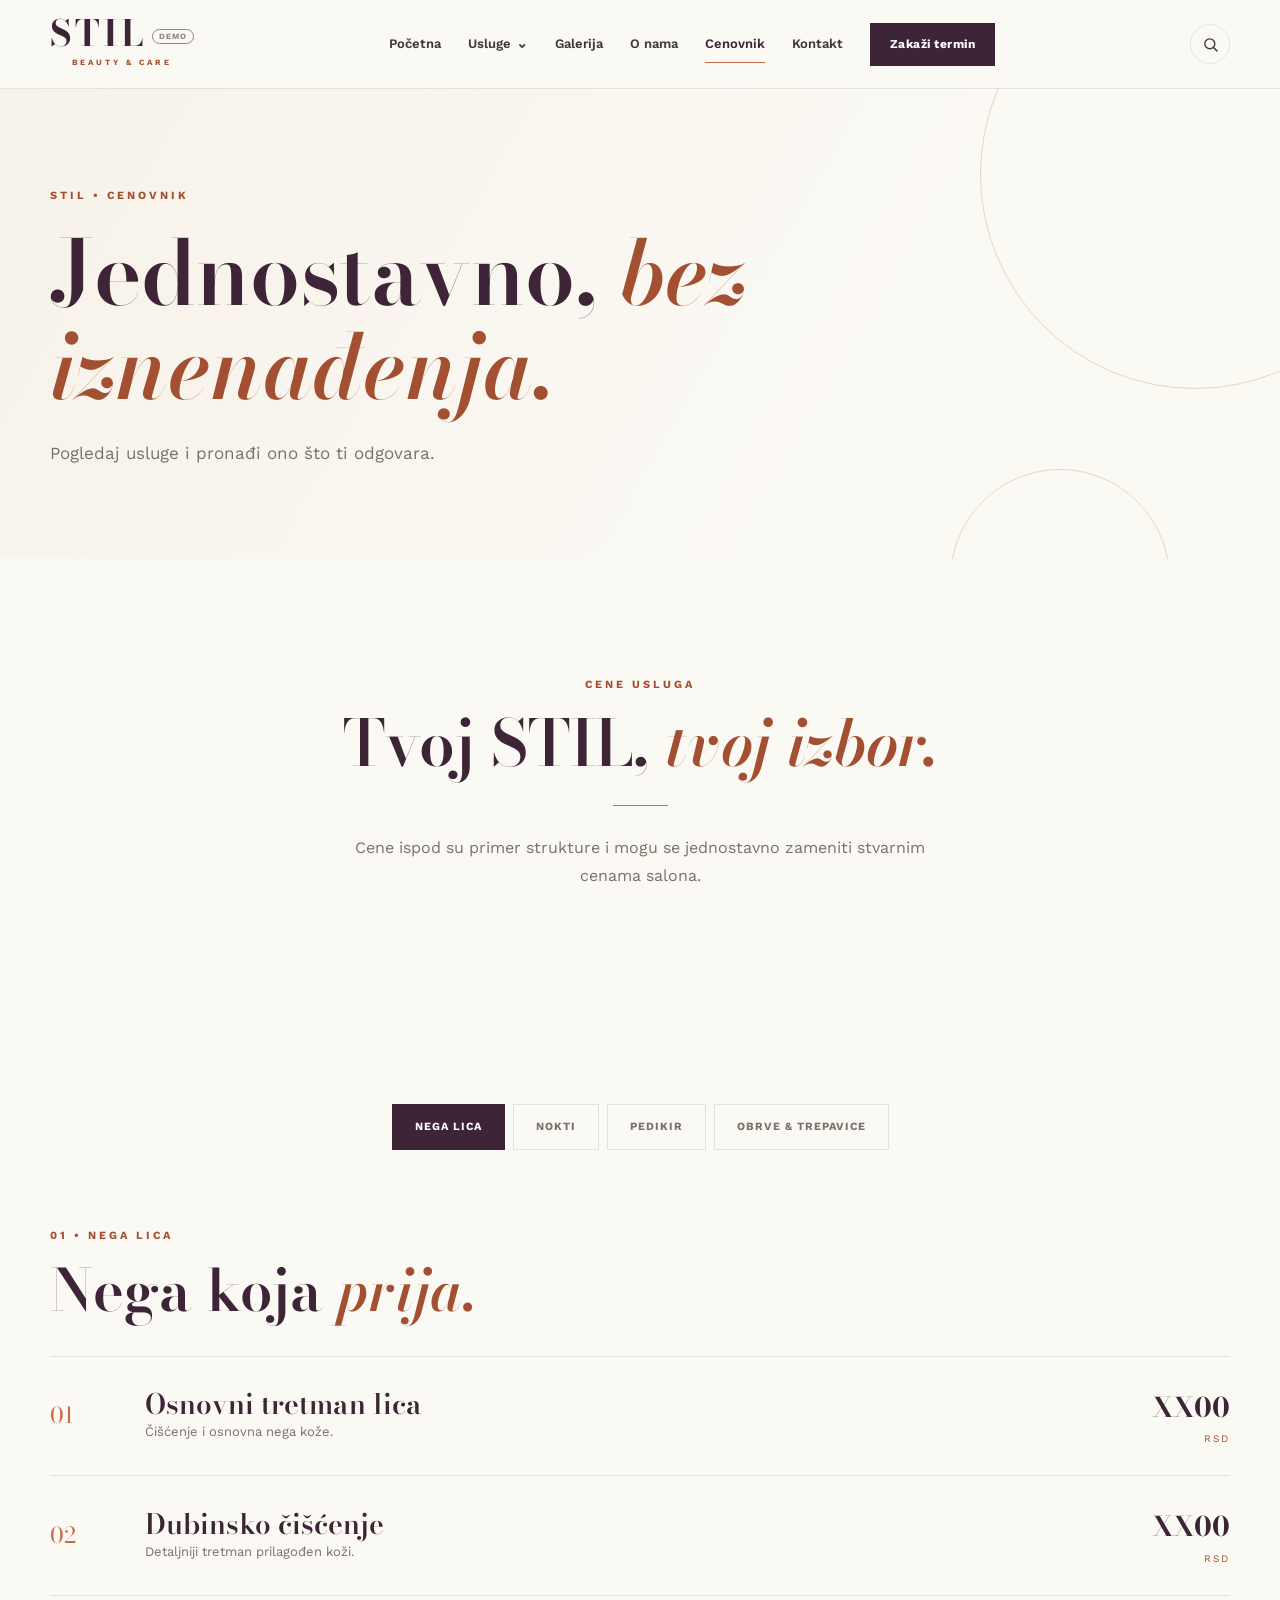
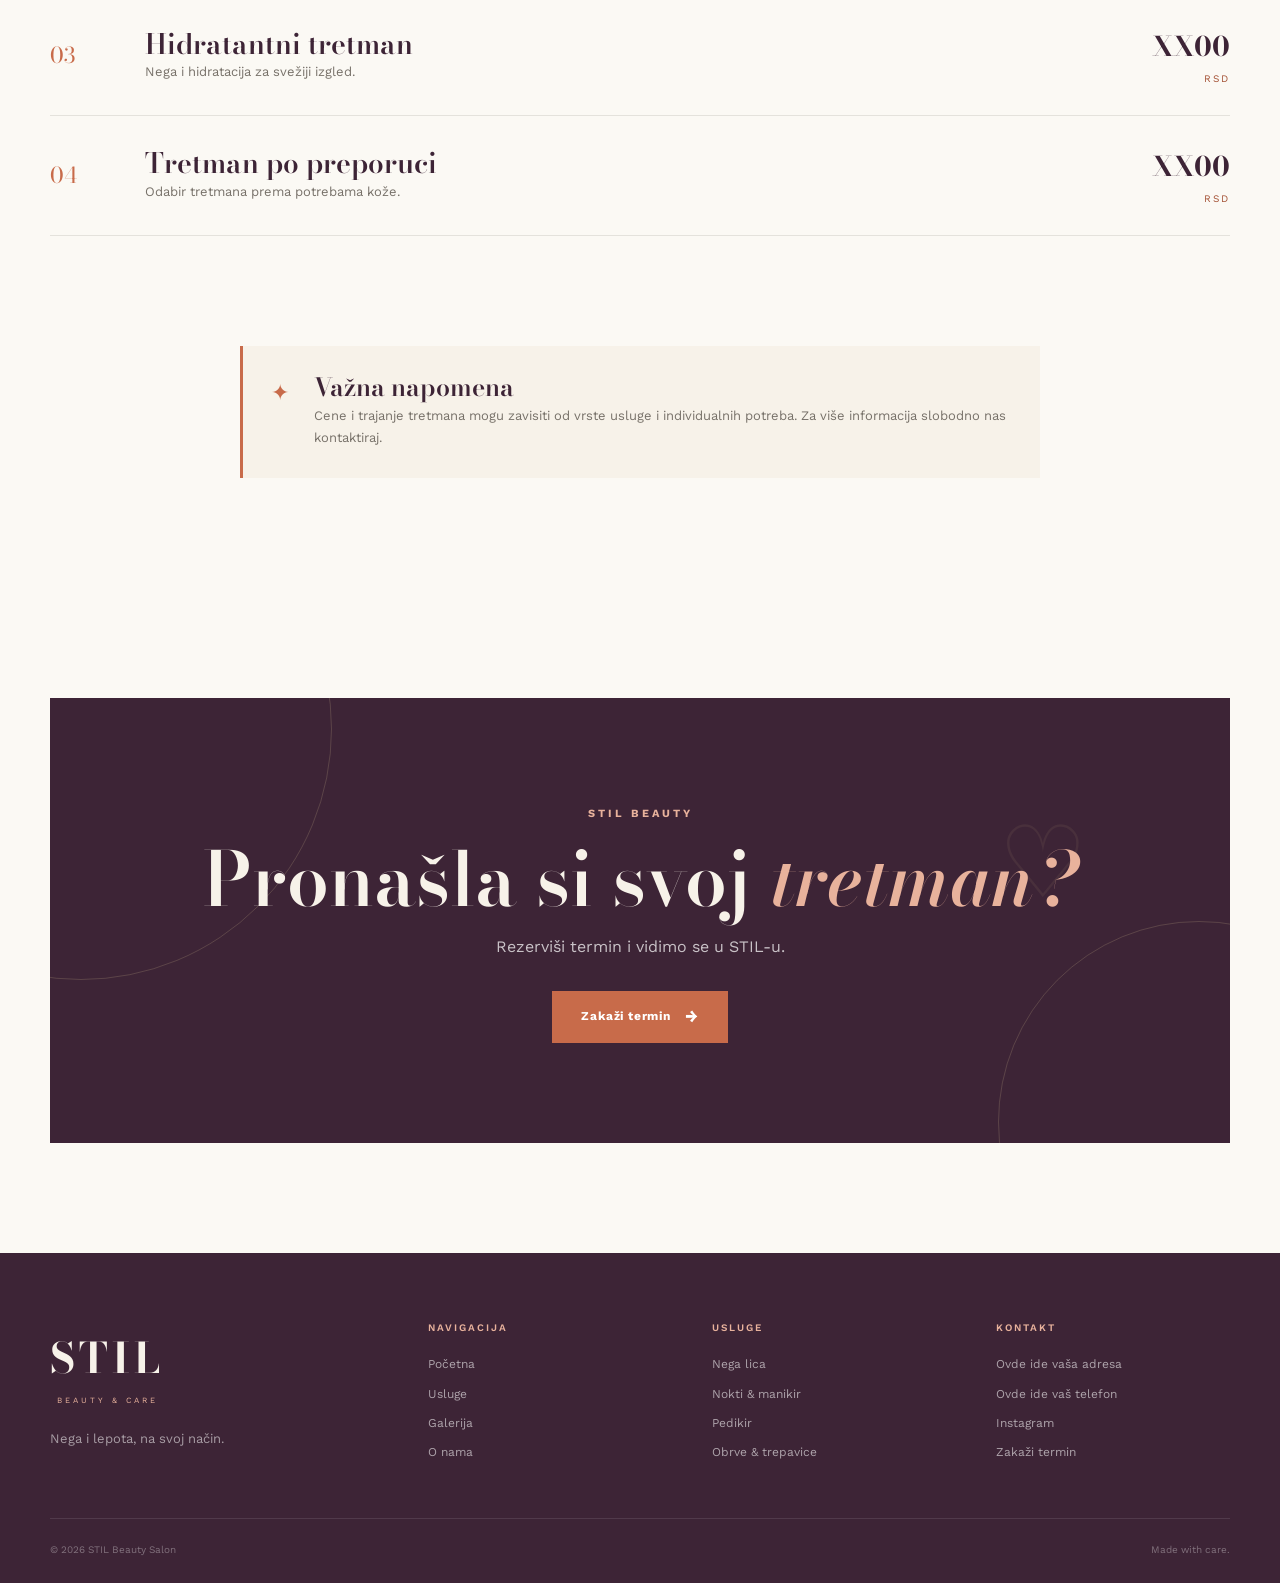
==== commit 4acdfa2a: "Add files via upload" ====
--- a/cenovnik.html
+++ b/cenovnik.html
@@ -1,1144 +1,696 @@
 <!DOCTYPE html>
+
 <html lang="sr">
 <head>
-    <meta charset="UTF-8">
-    <meta name="viewport" content="width=device-width, initial-scale=1.0">
-
-    <title>Cenovnik | STIL Beauty Salon</title>
-
-    <meta name="description" content="Cenovnik usluga STIL Beauty Salona — nega lica, nokti, pedikir, obrve i trepavice.">
-
-    <link rel="preconnect" href="https://fonts.googleapis.com">
-    <link rel="preconnect" href="https://fonts.gstatic.com" crossorigin>
-
-    <link href="https://fonts.googleapis.com/css2?family=Cormorant+Garamond:wght@400;500;600;700&family=Nunito+Sans:wght@300;400;500;600;700&display=swap" rel="stylesheet">
-
-    <link rel="stylesheet" href="style.css">
+<meta charset="utf-8"/>
+<meta content="width=device-width, initial-scale=1.0" name="viewport"/>
+<title>Cenovnik | STIL Beauty Salon</title>
+<meta content="Cenovnik usluga STIL Beauty Salona — nega lica, nokti, pedikir, obrve i trepavice." name="description"/>
+<link href="https://fonts.googleapis.com" rel="preconnect"/>
+<link crossorigin="" href="https://fonts.gstatic.com" rel="preconnect"/>
+<link href="https://fonts.googleapis.com/css2?family=Bodoni+Moda:opsz,wght@6..96,400..700&amp;family=Work+Sans:wght@300;400;500;600;700&amp;display=swap" rel="stylesheet"/>
+<link href="style.css" rel="stylesheet"/>
 </head>
-
 <body>
-
 <!-- =========================================================
      HEADER
 ========================================================= -->
-
 <header class="site-header" id="siteHeader">
-
-    <div class="container header-inner">
-
-        <a href="index.html" class="logo" aria-label="STIL Beauty Salon - Početna">
-
-            <span class="logo-main">
-                STIL
+<div class="container header-inner">
+<a aria-label="STIL Beauty Salon - Početna" class="logo" href="index.html">
+<span class="logo-main">STIL<span class="demo-tag">DEMO</span></span>
+<span class="logo-sub">
+                beauty &amp; care
             </span>
-
-            <span class="logo-sub">
-                beauty & care
-            </span>
-
-        </a>
-
-
-        <nav class="main-nav" id="mainNav">
-
-            <a href="index.html" class="nav-link">
+</a>
+<nav class="main-nav" id="mainNav">
+<a class="nav-link" href="index.html">
                 Početna
             </a>
-
-
-            <div class="nav-dropdown">
-
-                <a href="usluge.html" class="nav-link dropdown-trigger">
+<div class="nav-dropdown">
+<a class="nav-link dropdown-trigger" href="usluge.html">
 
                     Usluge
 
                     <span class="dropdown-arrow">
                         ⌄
                     </span>
-
-                </a>
-
-
-                <div class="dropdown-menu">
-
-                    <a href="nega-lica.html">
+</a>
+<div class="dropdown-menu">
+<a href="nega-lica.html">
                         Nega lica
                     </a>
-
-                    <a href="nokti.html">
-                        Nokti & manikir
+<a href="nokti.html">
+                        Nokti &amp; manikir
                     </a>
-
-                    <a href="pedikir.html">
+<a href="pedikir.html">
                         Pedikir
                     </a>
-
-                    <a href="obrve-trepavice.html">
-                        Obrve & trepavice
+<a href="obrve-trepavice.html">
+                        Obrve &amp; trepavice
                     </a>
-
-                </div>
-
-            </div>
-
-
-            <a href="galerija.html" class="nav-link">
+</div>
+</div>
+<a class="nav-link" href="galerija.html">
                 Galerija
             </a>
-
-
-            <a href="o-nama.html" class="nav-link">
+<a class="nav-link" href="o-nama.html">
                 O nama
             </a>
-
-
-            <a href="cenovnik.html" class="nav-link active">
+<a class="nav-link active" href="cenovnik.html">
                 Cenovnik
             </a>
-
-
-            <a href="kontakt.html" class="nav-link">
+<a class="nav-link" href="kontakt.html">
                 Kontakt
             </a>
-
-
-            <a href="kontakt.html" class="nav-cta">
+<a class="nav-cta" href="kontakt.html">
                 Zakaži termin
             </a>
-
-        </nav>
-
-
-        <button
-            class="search-toggle"
-            id="searchToggle"
-            aria-label="Pretraga"
-        >
-            <svg viewBox="0 0 24 24" fill="none" stroke="currentColor" stroke-width="2" stroke-linecap="round" stroke-linejoin="round">
-                <circle cx="11" cy="11" r="7"></circle>
-                <line x1="21" y1="21" x2="16.65" y2="16.65"></line>
-            </svg>
-        </button>
-
-        <button
-            class="menu-toggle"
-            id="menuToggle"
-            aria-label="Otvori meni"
-            aria-expanded="false"
-        >
-
-            <span></span>
-            <span></span>
-            <span></span>
-
-        </button>
-
-    </div>
-
-
-
+</nav>
+<button aria-label="Pretraga" class="search-toggle" id="searchToggle">
+<svg fill="none" stroke="currentColor" stroke-linecap="round" stroke-linejoin="round" stroke-width="2" viewbox="0 0 24 24">
+<circle cx="11" cy="11" r="7"></circle>
+<line x1="21" x2="16.65" y1="21" y2="16.65"></line>
+</svg>
+</button>
+<button aria-expanded="false" aria-label="Otvori meni" class="menu-toggle" id="menuToggle">
+<span></span>
+<span></span>
+<span></span>
+</button>
+</div>
 <!-- =========================================================
      SEARCH OVERLAY
 ========================================================= -->
-
 <div class="search-overlay" id="searchOverlay">
-
-    <div class="search-box">
-
-        <div class="search-box-top">
-
-            <input
-                type="text"
-                id="searchInput"
-                placeholder="Pretraži sajt..."
-                autocomplete="off"
-            >
-
-            <button class="search-close" id="searchClose" aria-label="Zatvori pretragu">
+<div class="search-box">
+<div class="search-box-top">
+<input autocomplete="off" id="searchInput" placeholder="Pretraži sajt..." type="text"/>
+<button aria-label="Zatvori pretragu" class="search-close" id="searchClose">
                 ✕
             </button>
-
-        </div>
-
-        <div class="search-results" id="searchResults"></div>
-
-    </div>
-
-</div>
-
+</div>
+<div class="search-results" id="searchResults"></div>
+</div>
+</div>
 </header>
-
-
 <main>
-
 <!-- =========================================================
      PAGE HERO
 ========================================================= -->
-
-<section class="page-hero pricing-page-hero">
-
-    <div class="page-hero-decoration page-hero-decoration-one"></div>
-
-    <div class="page-hero-decoration page-hero-decoration-two"></div>
-
-
-    <div class="container">
-
-        <div class="page-hero-content reveal">
-
-            <span class="section-kicker">
+<section class="page-hero pricing-page-hero" id="jednostavno-bez-iznenadjenja">
+<div class="page-hero-decoration page-hero-decoration-one"></div>
+<div class="page-hero-decoration page-hero-decoration-two"></div>
+<div class="container">
+<div class="page-hero-content reveal">
+<span class="section-kicker">
                 STIL • CENOVNIK
             </span>
-
-
-            <h1>
+<h1>
                 Jednostavno,
                 <em>bez iznenađenja.</em>
-            </h1>
-
-
-            <p>
+</h1>
+<p>
                 Pogledaj usluge i pronađi ono što ti odgovara.
             </p>
-
-        </div>
-
-    </div>
-
+</div>
+</div>
 </section>
-
-
 <!-- =========================================================
      PRICING INTRO
 ========================================================= -->
-
-<section class="pricing-intro section">
-
-    <div class="container narrow-container">
-
-        <div class="section-heading centered reveal">
-
-            <span class="section-kicker">
+<section class="pricing-intro section" id="tvoj-stil-tvoj-izbor">
+<div class="container narrow-container">
+<div class="section-heading centered reveal">
+<span class="section-kicker">
                 CENE USLUGA
             </span>
-
-
-            <h2>
+<h2>
                 Tvoj STIL,
                 <em>tvoj izbor.</em>
-            </h2>
-
-
-            <div class="gold-divider"></div>
-
-
-            <p>
+</h2>
+<div class="gold-divider"></div>
+<p>
                 Cene ispod su primer strukture i mogu se
                 jednostavno zameniti stvarnim cenama salona.
             </p>
-
-        </div>
-
-    </div>
-
+</div>
+</div>
 </section>
-
-
 <!-- =========================================================
      PRICING NAV
 ========================================================= -->
-
-<section class="pricing-section section">
-
-    <div class="container">
-
-
-        <div class="pricing-tabs reveal">
-
-            <button
-                class="pricing-tab active"
-                data-price-category="face"
-                type="button"
-            >
+<section class="pricing-section section" id="nega-koja-prija">
+<div class="container">
+<div class="pricing-tabs reveal">
+<button class="pricing-tab active" data-price-category="face" type="button">
                 Nega lica
             </button>
-
-
-            <button
-                class="pricing-tab"
-                data-price-category="nails"
-                type="button"
-            >
+<button class="pricing-tab" data-price-category="nails" type="button">
                 Nokti
             </button>
-
-
-            <button
-                class="pricing-tab"
-                data-price-category="pedicure"
-                type="button"
-            >
+<button class="pricing-tab" data-price-category="pedicure" type="button">
                 Pedikir
             </button>
-
-
-            <button
-                class="pricing-tab"
-                data-price-category="eyes"
-                type="button"
-            >
-                Obrve & trepavice
+<button class="pricing-tab" data-price-category="eyes" type="button">
+                Obrve &amp; trepavice
             </button>
-
-        </div>
-
-
-        <!-- =====================================================
+</div>
+<!-- =====================================================
              FACE PRICES
         ====================================================== -->
-
-        <div
-            class="price-category active"
-            data-price-panel="face"
-        >
-
-            <div class="price-category-header reveal">
-
-                <span class="section-kicker">
+<div class="price-category active" data-price-panel="face">
+<div class="price-category-header reveal">
+<span class="section-kicker">
                     01 • NEGA LICA
                 </span>
-
-                <h2>
+<h2>
                     Nega koja
                     <em>prija.</em>
-                </h2>
-
-            </div>
-
-
-            <div class="price-list">
-
-
-                <div class="price-item reveal">
-
-                    <div class="price-item-number">
+</h2>
+</div>
+<div class="price-list">
+<div class="price-item reveal">
+<div class="price-item-number">
                         01
                     </div>
-
-                    <div class="price-item-info">
-
-                        <h3>
+<div class="price-item-info">
+<h3>
                             Osnovni tretman lica
                         </h3>
-
-                        <p>
+<p>
                             Čišćenje i osnovna nega kože.
                         </p>
-
-                    </div>
-
-                    <div class="price-value">
-                        <strong>
-                            XX00
-                        </strong>
-                        <span>
-                            RSD
-                        </span>
-                    </div>
-
-                </div>
-
-
-                <div class="price-item reveal">
-
-                    <div class="price-item-number">
+</div>
+<div class="price-value">
+<strong>
+                            XX00
+                        </strong>
+<span>
+                            RSD
+                        </span>
+</div>
+</div>
+<div class="price-item reveal">
+<div class="price-item-number">
                         02
                     </div>
-
-                    <div class="price-item-info">
-
-                        <h3>
+<div class="price-item-info">
+<h3>
                             Dubinsko čišćenje
                         </h3>
-
-                        <p>
+<p>
                             Detaljniji tretman prilagođen koži.
                         </p>
-
-                    </div>
-
-                    <div class="price-value">
-                        <strong>
-                            XX00
-                        </strong>
-                        <span>
-                            RSD
-                        </span>
-                    </div>
-
-                </div>
-
-
-                <div class="price-item reveal">
-
-                    <div class="price-item-number">
+</div>
+<div class="price-value">
+<strong>
+                            XX00
+                        </strong>
+<span>
+                            RSD
+                        </span>
+</div>
+</div>
+<div class="price-item reveal">
+<div class="price-item-number">
                         03
                     </div>
-
-                    <div class="price-item-info">
-
-                        <h3>
+<div class="price-item-info">
+<h3>
                             Hidratantni tretman
                         </h3>
-
-                        <p>
+<p>
                             Nega i hidratacija za svežiji izgled.
                         </p>
-
-                    </div>
-
-                    <div class="price-value">
-                        <strong>
-                            XX00
-                        </strong>
-                        <span>
-                            RSD
-                        </span>
-                    </div>
-
-                </div>
-
-
-                <div class="price-item reveal">
-
-                    <div class="price-item-number">
+</div>
+<div class="price-value">
+<strong>
+                            XX00
+                        </strong>
+<span>
+                            RSD
+                        </span>
+</div>
+</div>
+<div class="price-item reveal">
+<div class="price-item-number">
                         04
                     </div>
-
-                    <div class="price-item-info">
-
-                        <h3>
+<div class="price-item-info">
+<h3>
                             Tretman po preporuci
                         </h3>
-
-                        <p>
+<p>
                             Odabir tretmana prema potrebama kože.
                         </p>
-
-                    </div>
-
-                    <div class="price-value">
-                        <strong>
-                            XX00
-                        </strong>
-                        <span>
-                            RSD
-                        </span>
-                    </div>
-
-                </div>
-
-            </div>
-
-        </div>
-
-
-        <!-- =====================================================
+</div>
+<div class="price-value">
+<strong>
+                            XX00
+                        </strong>
+<span>
+                            RSD
+                        </span>
+</div>
+</div>
+</div>
+</div>
+<!-- =====================================================
              NAIL PRICES
         ====================================================== -->
-
-        <div
-            class="price-category"
-            data-price-panel="nails"
-        >
-
-            <div class="price-category-header">
-
-                <span class="section-kicker">
+<div class="price-category" data-price-panel="nails">
+<div class="price-category-header">
+<span class="section-kicker">
                     02 • NOKTI
                 </span>
-
-                <h2>
+<h2>
                     Uredni nokti,
                     <em>tvoj STIL.</em>
-                </h2>
-
-            </div>
-
-
-            <div class="price-list">
-
-
-                <div class="price-item">
-
-                    <div class="price-item-number">
+</h2>
+</div>
+<div class="price-list">
+<div class="price-item">
+<div class="price-item-number">
                         01
                     </div>
-
-                    <div class="price-item-info">
-
-                        <h3>
+<div class="price-item-info">
+<h3>
                             Klasičan manikir
                         </h3>
-
-                        <p>
+<p>
                             Uređivanje noktiju i zanoktica.
                         </p>
-
-                    </div>
-
-                    <div class="price-value">
-                        <strong>
-                            XX00
-                        </strong>
-                        <span>
-                            RSD
-                        </span>
-                    </div>
-
-                </div>
-
-
-                <div class="price-item">
-
-                    <div class="price-item-number">
+</div>
+<div class="price-value">
+<strong>
+                            XX00
+                        </strong>
+<span>
+                            RSD
+                        </span>
+</div>
+</div>
+<div class="price-item">
+<div class="price-item-number">
                         02
                     </div>
-
-                    <div class="price-item-info">
-
-                        <h3>
+<div class="price-item-info">
+<h3>
                             Gel lak
                         </h3>
-
-                        <p>
+<p>
                             Uredan i dugotrajniji izgled noktiju.
                         </p>
-
-                    </div>
-
-                    <div class="price-value">
-                        <strong>
-                            XX00
-                        </strong>
-                        <span>
-                            RSD
-                        </span>
-                    </div>
-
-                </div>
-
-
-                <div class="price-item">
-
-                    <div class="price-item-number">
+</div>
+<div class="price-value">
+<strong>
+                            XX00
+                        </strong>
+<span>
+                            RSD
+                        </span>
+</div>
+</div>
+<div class="price-item">
+<div class="price-item-number">
                         03
                     </div>
-
-                    <div class="price-item-info">
-
-                        <h3>
+<div class="price-item-info">
+<h3>
                             Korekcija
                         </h3>
-
-                        <p>
+<p>
                             Održavanje postojećeg manikira.
                         </p>
-
-                    </div>
-
-                    <div class="price-value">
-                        <strong>
-                            XX00
-                        </strong>
-                        <span>
-                            RSD
-                        </span>
-                    </div>
-
-                </div>
-
-
-                <div class="price-item">
-
-                    <div class="price-item-number">
+</div>
+<div class="price-value">
+<strong>
+                            XX00
+                        </strong>
+<span>
+                            RSD
+                        </span>
+</div>
+</div>
+<div class="price-item">
+<div class="price-item-number">
                         04
                     </div>
-
-                    <div class="price-item-info">
-
-                        <h3>
+<div class="price-item-info">
+<h3>
                             Nail art
                         </h3>
-
-                        <p>
+<p>
                             Cena zavisi od odabranog dizajna.
                         </p>
-
-                    </div>
-
-                    <div class="price-value">
-
-                        <strong>
+</div>
+<div class="price-value">
+<strong>
                             od XX
                         </strong>
-
-                        <span>
-                            RSD
-                        </span>
-
-                    </div>
-
-                </div>
-
-            </div>
-
-        </div>
-
-
-        <!-- =====================================================
+<span>
+                            RSD
+                        </span>
+</div>
+</div>
+</div>
+</div>
+<!-- =====================================================
              PEDICURE PRICES
         ====================================================== -->
-
-        <div
-            class="price-category"
-            data-price-panel="pedicure"
-        >
-
-            <div class="price-category-header">
-
-                <span class="section-kicker">
+<div class="price-category" data-price-panel="pedicure">
+<div class="price-category-header">
+<span class="section-kicker">
                     03 • PEDIKIR
                 </span>
-
-                <h2>
+<h2>
                     Nega za
                     <em>tvoja stopala.</em>
-                </h2>
-
-            </div>
-
-
-            <div class="price-list">
-
-
-                <div class="price-item">
-
-                    <div class="price-item-number">
+</h2>
+</div>
+<div class="price-list">
+<div class="price-item">
+<div class="price-item-number">
                         01
                     </div>
-
-                    <div class="price-item-info">
-
-                        <h3>
+<div class="price-item-info">
+<h3>
                             Klasičan pedikir
                         </h3>
-
-                        <p>
+<p>
                             Osnovna nega i uređivanje stopala.
                         </p>
-
-                    </div>
-
-                    <div class="price-value">
-
-                        <strong>
-                            XX00
-                        </strong>
-
-                        <span>
-                            RSD
-                        </span>
-
-                    </div>
-
-                </div>
-
-
-                <div class="price-item">
-
-                    <div class="price-item-number">
+</div>
+<div class="price-value">
+<strong>
+                            XX00
+                        </strong>
+<span>
+                            RSD
+                        </span>
+</div>
+</div>
+<div class="price-item">
+<div class="price-item-number">
                         02
                     </div>
-
-                    <div class="price-item-info">
-
-                        <h3>
+<div class="price-item-info">
+<h3>
                             Pedikir + lak
                         </h3>
-
-                        <p>
+<p>
                             Nega stopala i završni lak.
                         </p>
-
-                    </div>
-
-                    <div class="price-value">
-
-                        <strong>
-                            XX00
-                        </strong>
-
-                        <span>
-                            RSD
-                        </span>
-
-                    </div>
-
-                </div>
-
-
-                <div class="price-item">
-
-                    <div class="price-item-number">
+</div>
+<div class="price-value">
+<strong>
+                            XX00
+                        </strong>
+<span>
+                            RSD
+                        </span>
+</div>
+</div>
+<div class="price-item">
+<div class="price-item-number">
                         03
                     </div>
-
-                    <div class="price-item-info">
-
-                        <h3>
+<div class="price-item-info">
+<h3>
                             Pedikir + gel lak
                         </h3>
-
-                        <p>
+<p>
                             Nega uz dugotrajniju završnicu.
                         </p>
-
-                    </div>
-
-                    <div class="price-value">
-
-                        <strong>
-                            XX00
-                        </strong>
-
-                        <span>
-                            RSD
-                        </span>
-
-                    </div>
-
-                </div>
-
-
-                <div class="price-item">
-
-                    <div class="price-item-number">
+</div>
+<div class="price-value">
+<strong>
+                            XX00
+                        </strong>
+<span>
+                            RSD
+                        </span>
+</div>
+</div>
+<div class="price-item">
+<div class="price-item-number">
                         04
                     </div>
-
-                    <div class="price-item-info">
-
-                        <h3>
+<div class="price-item-info">
+<h3>
                             Nega stopala
                         </h3>
-
-                        <p>
+<p>
                             Dodatna nega kože stopala.
                         </p>
-
-                    </div>
-
-                    <div class="price-value">
-
-                        <strong>
-                            XX00
-                        </strong>
-
-                        <span>
-                            RSD
-                        </span>
-
-                    </div>
-
-                </div>
-
-            </div>
-
-        </div>
-
-
-        <!-- =====================================================
+</div>
+<div class="price-value">
+<strong>
+                            XX00
+                        </strong>
+<span>
+                            RSD
+                        </span>
+</div>
+</div>
+</div>
+</div>
+<!-- =====================================================
              BROWS / LASHES PRICES
         ====================================================== -->
-
-        <div
-            class="price-category"
-            data-price-panel="eyes"
-        >
-
-            <div class="price-category-header">
-
-                <span class="section-kicker">
-                    04 • OBRVE & TREPAVICE
+<div class="price-category" data-price-panel="eyes">
+<div class="price-category-header">
+<span class="section-kicker">
+                    04 • OBRVE &amp; TREPAVICE
                 </span>
-
-                <h2>
+<h2>
                     Istakni svoj
                     <em>pogled.</em>
-                </h2>
-
-            </div>
-
-
-            <div class="price-list">
-
-
-                <div class="price-item">
-
-                    <div class="price-item-number">
+</h2>
+</div>
+<div class="price-list">
+<div class="price-item">
+<div class="price-item-number">
                         01
                     </div>
-
-                    <div class="price-item-info">
-
-                        <h3>
+<div class="price-item-info">
+<h3>
                             Oblikovanje obrva
                         </h3>
-
-                        <p>
+<p>
                             Oblikovanje prema prirodnim proporcijama.
                         </p>
-
-                    </div>
-
-                    <div class="price-value">
-
-                        <strong>
-                            XX00
-                        </strong>
-
-                        <span>
-                            RSD
-                        </span>
-
-                    </div>
-
-                </div>
-
-
-                <div class="price-item">
-
-                    <div class="price-item-number">
+</div>
+<div class="price-value">
+<strong>
+                            XX00
+                        </strong>
+<span>
+                            RSD
+                        </span>
+</div>
+</div>
+<div class="price-item">
+<div class="price-item-number">
                         02
                     </div>
-
-                    <div class="price-item-info">
-
-                        <h3>
+<div class="price-item-info">
+<h3>
                             Farbanje obrva
                         </h3>
-
-                        <p>
+<p>
                             Naglašavanje i definisanje obrva.
                         </p>
-
-                    </div>
-
-                    <div class="price-value">
-
-                        <strong>
-                            XX00
-                        </strong>
-
-                        <span>
-                            RSD
-                        </span>
-
-                    </div>
-
-                </div>
-
-
-                <div class="price-item">
-
-                    <div class="price-item-number">
+</div>
+<div class="price-value">
+<strong>
+                            XX00
+                        </strong>
+<span>
+                            RSD
+                        </span>
+</div>
+</div>
+<div class="price-item">
+<div class="price-item-number">
                         03
                     </div>
-
-                    <div class="price-item-info">
-
-                        <h3>
+<div class="price-item-info">
+<h3>
                             Lash lift
                         </h3>
-
-                        <p>
+<p>
                             Podizanje i uvijanje prirodnih trepavica.
                         </p>
-
-                    </div>
-
-                    <div class="price-value">
-
-                        <strong>
-                            XX00
-                        </strong>
-
-                        <span>
-                            RSD
-                        </span>
-
-                    </div>
-
-                </div>
-
-
-                <div class="price-item">
-
-                    <div class="price-item-number">
+</div>
+<div class="price-value">
+<strong>
+                            XX00
+                        </strong>
+<span>
+                            RSD
+                        </span>
+</div>
+</div>
+<div class="price-item">
+<div class="price-item-number">
                         04
                     </div>
-
-                    <div class="price-item-info">
-
-                        <h3>
+<div class="price-item-info">
+<h3>
                             Obrve + trepavice
                         </h3>
-
-                        <p>
+<p>
                             Kombinovani tretman.
                         </p>
-
-                    </div>
-
-                    <div class="price-value">
-
-                        <strong>
-                            XX00
-                        </strong>
-
-                        <span>
-                            RSD
-                        </span>
-
-                    </div>
-
-                </div>
-
-            </div>
-
-        </div>
-
-    </div>
-
+</div>
+<div class="price-value">
+<strong>
+                            XX00
+                        </strong>
+<span>
+                            RSD
+                        </span>
+</div>
+</div>
+</div>
+</div>
+</div>
 </section>
-
-
 <!-- =========================================================
      IMPORTANT NOTE
 ========================================================= -->
-
-<section class="pricing-note section">
-
-    <div class="container">
-
-        <div class="pricing-note-box reveal">
-
-            <span class="pricing-note-icon">
+<section class="pricing-note section" id="pricing-note">
+<div class="container">
+<div class="pricing-note-box reveal">
+<span class="pricing-note-icon">
                 ✦
             </span>
-
-
-            <div>
-
-                <h3>
+<div>
+<h3>
                     Važna napomena
                 </h3>
-
-                <p>
+<p>
                     Cene i trajanje tretmana mogu zavisiti od
                     vrste usluge i individualnih potreba.
                     Za više informacija slobodno nas kontaktiraj.
                 </p>
-
-            </div>
-
-        </div>
-
-    </div>
-
+</div>
+</div>
+</div>
 </section>
-
-
 <!-- =========================================================
      CTA
 ========================================================= -->
-
-<section class="cta-section section">
-
-    <div class="container">
-
-        <div class="cta-box reveal">
-
-            <div class="cta-decoration">
+<section class="cta-section section" id="pronasla-si-svoj-tretman">
+<div class="container">
+<div class="cta-box reveal">
+<div class="cta-decoration">
                 ♡
             </div>
-
-
-            <span class="section-kicker">
+<span class="section-kicker">
                 STIL BEAUTY
             </span>
-
-
-            <h2>
+<h2>
                 Pronašla si svoj
                 <em>tretman?</em>
-            </h2>
-
-
-            <p>
+</h2>
+<p>
                 Rezerviši termin i vidimo se u STIL-u.
             </p>
-
-
-            <a href="kontakt.html" class="btn btn-primary">
+<a class="btn btn-primary" href="kontakt.html">
 
                 Zakaži termin
 
                 <span>
                     →
                 </span>
-
-            </a>
-
-        </div>
-
-    </div>
-
+</a>
+</div>
+</div>
 </section>
-
 </main>
-
-
 <!-- =========================================================
      FOOTER
 ========================================================= -->
-
 <footer class="site-footer">
-
-    <div class="container">
-
-        <div class="footer-grid">
-
-
-            <div class="footer-brand">
-
-                <a href="index.html" class="footer-logo">
-
-                    <span>
+<div class="container">
+<div class="footer-grid">
+<div class="footer-brand">
+<a class="footer-logo" href="index.html">
+<span>
                         STIL
                     </span>
-
-                    <small>
-                        beauty & care
+<small>
+                        beauty &amp; care
                     </small>
-
-                </a>
-
-
-                <p>
+</a>
+<p>
                     Nega i lepota,
                     na svoj način.
                 </p>
-
-            </div>
-
-
-            <div class="footer-column">
-
-                <h4>
+</div>
+<div class="footer-column">
+<h4>
                     Navigacija
                 </h4>
-
-                <a href="index.html">
+<a href="index.html">
                     Početna
                 </a>
-
-                <a href="usluge.html">
+<a href="usluge.html">
                     Usluge
                 </a>
-
-                <a href="galerija.html">
+<a href="galerija.html">
                     Galerija
                 </a>
-
-                <a href="o-nama.html">
+<a href="o-nama.html">
                     O nama
                 </a>
-
-            </div>
-
-
-            <div class="footer-column">
-
-                <h4>
+</div>
+<div class="footer-column">
+<h4>
                     Usluge
                 </h4>
-
-                <a href="nega-lica.html">
+<a href="nega-lica.html">
                     Nega lica
                 </a>
-
-                <a href="nokti.html">
-                    Nokti & manikir
-                </a>
-
-                <a href="pedikir.html">
+<a href="nokti.html">
+                    Nokti &amp; manikir
+                </a>
+<a href="pedikir.html">
                     Pedikir
                 </a>
-
-                <a href="obrve-trepavice.html">
-                    Obrve & trepavice
-                </a>
-
-            </div>
-
-
-            <div class="footer-column">
-
-                <h4>
+<a href="obrve-trepavice.html">
+                    Obrve &amp; trepavice
+                </a>
+</div>
+<div class="footer-column">
+<h4>
                     Kontakt
                 </h4>
-
-                <p>
-                    Adresa salona
+<p>
+                    Ovde ide vaša adresa
                 </p>
-
-                <a href="tel:+381000000000">
-                    +381 00 000 0000
-                </a>
-
-                <a href="#">
+<a href="tel:+381000000000">Ovde ide vaš telefon</a>
+<a href="#">
                     Instagram
                 </a>
-
-                <a href="kontakt.html">
+<a href="kontakt.html">
                     Zakaži termin
                 </a>
-
-            </div>
-
-        </div>
-
-
-        <div class="footer-bottom">
-
-            <span>
+</div>
+</div>
+<div class="footer-bottom">
+<span>
                 © 2026 STIL Beauty Salon
             </span>
-
-            <span>
+<span>
                 Made with care.
             </span>
-
-        </div>
-
-    </div>
-
+</div>
+</div>
 </footer>
-
-
 <script src="js_main.js"></script>
-
 </body>
 </html>
--- a/style.css
+++ b/style.css
@@ -10,25 +10,25 @@
 
 :root {
 
-    --green-dark: #243b32;
-    --green: #3f5b4b;
-    --green-light: #718878;
-    --green-pale: #dce3da;
+    --green-dark: #3D2436;
+    --green: #5C3650;
+    --green-light: #9B7B8F;
+    --green-pale: #E8DCE3;
 
     --cream: #f7f2e9;
     --cream-dark: #ede5d7;
     --ivory: #fbf9f4;
 
-    --gold: #b89a5b;
-    --gold-dark: #92763f;
-    --gold-light: #d7c28f;
+    --gold: #C86B4A;
+    --gold-dark: #A34F32;
+    --gold-light: #E8B29C;
 
     --brown: #5a4b3f;
     --text: #3d3934;
     --text-light: #777169;
 
     --white: #ffffff;
-    --black: #20201d;
+    --black: #211A1E;
 
     --border: rgba(61, 57, 52, 0.12);
     --border-gold: rgba(184, 154, 91, 0.35);
@@ -63,7 +63,7 @@
 
 
 body {
-    font-family: "Nunito Sans", sans-serif;
+    font-family: "Work Sans", sans-serif;
     background: var(--ivory);
     color: var(--text);
     line-height: 1.7;
@@ -117,7 +117,7 @@
 h2,
 h3,
 h4 {
-    font-family: "Cormorant Garamond", serif;
+    font-family: "Bodoni Moda", serif;
     font-weight: 600;
     color: var(--green-dark);
     line-height: 1.05;
@@ -167,6 +167,11 @@
 }
 
 
+section[id] {
+    scroll-margin-top: 110px;
+}
+
+
 .section-heading {
     max-width: 650px;
     margin-bottom: 55px;
@@ -200,7 +205,7 @@
 .section-kicker {
     display: inline-block;
 
-    font-family: "Nunito Sans", sans-serif;
+    font-family: "Work Sans", sans-serif;
     font-size: 11px;
     font-weight: 700;
 
@@ -272,7 +277,7 @@
 
 
 .logo-main {
-    font-family: "Cormorant Garamond", serif;
+    font-family: "Bodoni Moda", serif;
 
     font-size: 36px;
     font-weight: 700;
@@ -284,11 +289,24 @@
     color: var(--green-dark);
 }
 
+.demo-tag {
+    font-family: "Work Sans", sans-serif;
+    font-size: 8px;
+    letter-spacing: 1px;
+    text-transform: uppercase;
+    border: 1px solid currentColor;
+    padding: 2px 6px;
+    border-radius: 10px;
+    margin-left: 6px;
+    opacity: 0.55;
+    vertical-align: middle;
+}
+
 
 .logo-sub {
     margin-top: 8px;
 
-    font-family: "Nunito Sans", sans-serif;
+    font-family: "Work Sans", sans-serif;
 
     font-size: 8px;
     font-weight: 700;
@@ -477,6 +495,44 @@
 /* =========================================================
    MOBILE MENU
 ========================================================= */
+
+.search-toggle {
+    display: flex;
+    align-items: center;
+    justify-content: center;
+
+    width: 40px;
+    height: 40px;
+
+    flex-shrink: 0;
+
+    border: 1px solid var(--border);
+    border-radius: 50%;
+
+    background: transparent;
+
+    color: var(--text);
+
+    cursor: pointer;
+
+    transition:
+        border-color var(--transition),
+        color var(--transition);
+}
+
+
+.search-toggle:hover {
+    border-color: var(--gold);
+
+    color: var(--gold-dark);
+}
+
+
+.search-toggle svg {
+    width: 17px;
+    height: 17px;
+}
+
 
 .menu-toggle {
     display: none;
@@ -815,9 +871,27 @@
     display: flex;
     flex-direction: column;
     align-items: center;
+    justify-content: center;
 
     gap: 22px;
-}
+
+    position: relative;
+    overflow: hidden;
+    min-height: 480px;
+    border-radius: 4px;
+}
+
+.hero-placeholder .hero-bg-photo{
+    position: absolute; inset: 0; width: 100%; height: 100%;
+    object-fit: cover; z-index: 0;
+}
+
+.hero-placeholder::after{
+    content: ""; position: absolute; inset: 0;
+    background: rgba(20,16,14,0.38); z-index: 1;
+}
+
+.hero-placeholder > *:not(.hero-bg-photo){ position: relative; z-index: 2; }
 
 
 .placeholder-circle {
@@ -834,7 +908,7 @@
 
 
 .placeholder-circle span {
-    font-family: "Cormorant Garamond", serif;
+    font-family: "Bodoni Moda", serif;
 
     font-size: 26px;
     font-weight: 700;
@@ -893,7 +967,7 @@
 
 
 .badge-main {
-    font-family: "Cormorant Garamond", serif;
+    font-family: "Bodoni Moda", serif;
 
     font-size: 24px;
     font-weight: 700;
@@ -1043,7 +1117,7 @@
 
 
 .about-placeholder-logo {
-    font-family: "Cormorant Garamond", serif;
+    font-family: "Bodoni Moda", serif;
 
     font-size: 46px;
     font-weight: 700;
@@ -1155,7 +1229,7 @@
 
     margin-bottom: 10px;
 
-    font-family: "Cormorant Garamond", serif;
+    font-family: "Bodoni Moda", serif;
 
     font-size: 20px;
 
@@ -1286,7 +1360,7 @@
 
 
 .style-card span {
-    font-family: "Cormorant Garamond", serif;
+    font-family: "Bodoni Moda", serif;
 
     font-size: 15px;
 
@@ -1369,7 +1443,7 @@
 
 
 .ritual-script {
-    font-family: "Cormorant Garamond", serif;
+    font-family: "Bodoni Moda", serif;
     font-style: italic;
 
     font-size: 30px;
@@ -1379,7 +1453,7 @@
 
 
 .ritual-logo {
-    font-family: "Cormorant Garamond", serif;
+    font-family: "Bodoni Moda", serif;
 
     font-size: 15px;
     font-weight: 700;
@@ -1498,7 +1572,7 @@
     position: relative;
     z-index: 2;
 
-    font-family: "Cormorant Garamond", serif;
+    font-family: "Bodoni Moda", serif;
 
     font-size: 100px;
     font-style: italic;
@@ -1657,7 +1731,7 @@
 
 
 .treatment-index {
-    font-family: "Cormorant Garamond", serif;
+    font-family: "Bodoni Moda", serif;
 
     font-size: 23px;
 
@@ -1795,7 +1869,7 @@
 
 
 .service-number {
-    font-family: "Cormorant Garamond", serif;
+    font-family: "Bodoni Moda", serif;
 
     font-size: 20px;
 
@@ -1942,7 +2016,7 @@
 
 
 .gold-circle span {
-    font-family: "Cormorant Garamond", serif;
+    font-family: "Bodoni Moda", serif;
 
     font-size: 26px;
     font-weight: 700;
@@ -2094,7 +2168,7 @@
 
 
 .tip-number {
-    font-family: "Cormorant Garamond", serif;
+    font-family: "Bodoni Moda", serif;
 
     font-size: 42px;
 
@@ -2281,7 +2355,7 @@
 
 
 .photo-title {
-    font-family: "Cormorant Garamond", serif;
+    font-family: "Bodoni Moda", serif;
 
     font-size: 70px;
 
@@ -2341,7 +2415,7 @@
 .gallery-photo-overlay strong {
     color: white;
 
-    font-family: "Cormorant Garamond", serif;
+    font-family: "Bodoni Moda", serif;
 
     font-size: 26px;
 }
@@ -2469,7 +2543,7 @@
 .about-image-script {
     position: relative;
 
-    font-family: "Cormorant Garamond", serif;
+    font-family: "Bodoni Moda", serif;
 
     font-size: 105px;
 
@@ -2523,7 +2597,7 @@
 
 
 .about-stamp strong {
-    font-family: "Cormorant Garamond", serif;
+    font-family: "Bodoni Moda", serif;
 
     color: white;
 
@@ -2549,7 +2623,7 @@
 
 
 .large-text {
-    font-family: "Cormorant Garamond", serif;
+    font-family: "Bodoni Moda", serif;
 
     font-size: 27px;
 
@@ -2622,7 +2696,7 @@
 
 
 .green-salon-signature strong {
-    font-family: "Cormorant Garamond", serif;
+    font-family: "Bodoni Moda", serif;
 
     font-size: 45px;
 
@@ -2633,7 +2707,7 @@
 .green-salon-visual {
     min-height: 500px;
 
-    background: #667a68;
+    background: #7A5D6E;
 
     display: flex;
     align-items: center;
@@ -2643,16 +2717,23 @@
 
 .green-building-placeholder {
     position: relative;
+    overflow: hidden;
 
     width: 80%;
     height: 70%;
 
-    background: #536b58;
-
-    border: 8px solid #465c4b;
+    background: #5C3650;
+
+    border: 8px solid #3D2436;
 
     box-shadow: 0 30px 50px rgba(0,0,0,0.2);
 }
+
+.green-building-placeholder .building-bg-photo{
+    position: absolute; inset: 0; width: 100%; height: 100%;
+    object-fit: cover; z-index: 0; opacity: .55;
+}
+.green-building-placeholder > *:not(.building-bg-photo){ position: relative; z-index: 1; }
 
 
 .building-window {
@@ -2708,7 +2789,7 @@
 
     color: white;
 
-    font-family: "Cormorant Garamond", serif;
+    font-family: "Bodoni Moda", serif;
 
     letter-spacing: 3px;
 }
@@ -2744,7 +2825,7 @@
     right: 20px;
     top: 18px;
 
-    font-family: "Cormorant Garamond", serif;
+    font-family: "Bodoni Moda", serif;
 
     font-size: 22px;
 
@@ -2800,7 +2881,7 @@
 .quote-mark {
     display: block;
 
-    font-family: "Cormorant Garamond", serif;
+    font-family: "Bodoni Moda", serif;
 
     font-size: 100px;
 
@@ -2811,7 +2892,7 @@
 
 
 .about-quote blockquote {
-    font-family: "Cormorant Garamond", serif;
+    font-family: "Bodoni Moda", serif;
 
     font-size: clamp(35px, 5vw, 60px);
 
@@ -2863,7 +2944,7 @@
 
 
 .quote-box blockquote {
-    font-family: "Cormorant Garamond", serif;
+    font-family: "Bodoni Moda", serif;
 
     font-size: clamp(28px, 4vw, 42px);
     line-height: 1.3;
@@ -2877,7 +2958,7 @@
 
     margin-top: 20px;
 
-    font-family: "Cormorant Garamond", serif;
+    font-family: "Bodoni Moda", serif;
 
     font-size: 13px;
     font-weight: 700;
@@ -2923,7 +3004,7 @@
 
 
 .about-service-number {
-    font-family: "Cormorant Garamond", serif;
+    font-family: "Bodoni Moda", serif;
 
     font-size: 22px;
 
@@ -2932,7 +3013,7 @@
 
 
 .about-service-name {
-    font-family: "Cormorant Garamond", serif;
+    font-family: "Bodoni Moda", serif;
 
     font-size: 35px;
 
@@ -3043,7 +3124,7 @@
 
 
 .price-item-number {
-    font-family: "Cormorant Garamond", serif;
+    font-family: "Bodoni Moda", serif;
 
     font-size: 22px;
 
@@ -3073,7 +3154,7 @@
 
 
 .price-value strong {
-    font-family: "Cormorant Garamond", serif;
+    font-family: "Bodoni Moda", serif;
 
     font-size: 27px;
 }
@@ -3384,6 +3465,56 @@
     box-shadow:
         0 0 0 3px
         rgba(184,154,91,0.10);
+}
+
+
+.time-slots {
+    display: flex;
+    flex-wrap: wrap;
+
+    gap: 8px;
+}
+
+
+.time-slot {
+    padding: 9px 14px;
+
+    border: 1px solid rgba(61,57,52,0.18);
+
+    background: var(--ivory);
+
+    color: var(--text);
+
+    font-family: "Work Sans", sans-serif;
+    font-size: 13px;
+
+    cursor: pointer;
+
+    transition:
+        border-color var(--transition),
+        background var(--transition),
+        color var(--transition);
+}
+
+
+.time-slot:hover {
+    border-color: var(--gold);
+}
+
+
+.time-slot.selected {
+    background: var(--green-dark);
+    border-color: var(--green-dark);
+
+    color: var(--white);
+}
+
+
+.time-slots-empty,
+.time-slots-loading {
+    font-size: 13px;
+
+    color: var(--text-light);
 }
 
 
@@ -3557,7 +3688,7 @@
 
     transform: translateX(-50%);
 
-    font-family: "Cormorant Garamond", serif;
+    font-family: "Bodoni Moda", serif;
 
     font-size: 28px;
 
@@ -3617,7 +3748,7 @@
 
     color: var(--green-dark);
 
-    font-family: "Cormorant Garamond", serif;
+    font-family: "Bodoni Moda", serif;
 
     font-size: 25px;
 }
@@ -3639,7 +3770,7 @@
 
     color: var(--gold-dark);
 
-    font-family: "Nunito Sans", sans-serif;
+    font-family: "Work Sans", sans-serif;
 
     font-size: 16px;
 
@@ -3831,7 +3962,7 @@
 
 
 .footer-logo span {
-    font-family: "Cormorant Garamond", serif;
+    font-family: "Bodoni Moda", serif;
 
     font-size: 42px;
 
@@ -3879,7 +4010,7 @@
 .footer-column h4 {
     color: var(--gold-light);
 
-    font-family: "Nunito Sans", sans-serif;
+    font-family: "Work Sans", sans-serif;
 
     font-size: 10px;
 
@@ -4698,6 +4829,283 @@
     background: var(--gold);
 
     color: white;
+}
+
+
+/* =========================================================
+   31B. SEARCH OVERLAY
+========================================================= */
+
+.search-overlay {
+    position: fixed;
+    z-index: 200;
+    inset: 0;
+
+    display: flex;
+    align-items: flex-start;
+    justify-content: center;
+
+    padding: 120px 20px 20px;
+
+    opacity: 0;
+    visibility: hidden;
+
+    background: rgba(36, 59, 50, 0.55);
+
+    transition:
+        opacity var(--transition),
+        visibility var(--transition);
+}
+
+
+.search-overlay.open {
+    opacity: 1;
+    visibility: visible;
+}
+
+
+.search-box {
+    width: 100%;
+    max-width: 560px;
+
+    background: var(--ivory);
+
+    border-radius: var(--radius-large);
+
+    box-shadow: var(--shadow);
+
+    overflow: hidden;
+
+    transform: translateY(-16px);
+
+    transition: transform var(--transition);
+}
+
+
+.search-overlay.open .search-box {
+    transform: translateY(0);
+}
+
+
+.search-box-top {
+    position: relative;
+
+    display: flex;
+    align-items: center;
+
+    border-bottom: 1px solid var(--border);
+}
+
+
+.search-box input {
+    flex: 1;
+
+    padding: 22px 24px;
+
+    border: none;
+    background: transparent;
+
+    font-family: "Work Sans", sans-serif;
+    font-size: 16px;
+
+    color: var(--text);
+}
+
+
+.search-box input:focus {
+    outline: none;
+}
+
+
+.search-box input::placeholder {
+    color: var(--text-light);
+}
+
+
+.search-close {
+    display: flex;
+    align-items: center;
+    justify-content: center;
+
+    width: 44px;
+    height: 44px;
+
+    margin-right: 12px;
+
+    flex-shrink: 0;
+
+    border: none;
+    background: transparent;
+
+    font-size: 16px;
+
+    color: var(--text-light);
+
+    cursor: pointer;
+
+    transition: color var(--transition);
+}
+
+
+.search-close:hover {
+    color: var(--gold-dark);
+}
+
+
+.search-results {
+    max-height: 360px;
+
+    overflow-y: auto;
+}
+
+
+.search-results.has-results {
+    padding: 10px;
+}
+
+
+.search-count {
+    padding: 6px 16px 14px;
+
+    font-size: 11px;
+    font-weight: 700;
+    letter-spacing: 0.5px;
+    text-transform: uppercase;
+
+    color: var(--text-light);
+}
+
+
+.search-result {
+    display: flex;
+    flex-direction: column;
+
+    gap: 4px;
+
+    padding: 14px 16px;
+
+    border-radius: var(--radius);
+
+    color: var(--text);
+
+    transition: background var(--transition);
+}
+
+
+.search-result + .search-result {
+    margin-top: 2px;
+}
+
+
+.search-result:hover {
+    background: var(--cream);
+}
+
+
+.search-result-page {
+    font-size: 10px;
+    font-weight: 700;
+    letter-spacing: 1.5px;
+    text-transform: uppercase;
+
+    color: var(--gold-dark);
+}
+
+
+.search-result-heading {
+    font-size: 15px;
+    font-weight: 700;
+
+    color: var(--green-dark);
+}
+
+
+.search-result-snippet {
+    font-size: 13px;
+    line-height: 1.5;
+
+    color: var(--text-light);
+}
+
+
+.search-highlight {
+    background: var(--gold-light);
+
+    color: var(--green-dark);
+
+    padding: 0 2px;
+
+    border-radius: 3px;
+}
+
+
+.search-more-hint {
+    padding: 12px 16px 6px;
+
+    font-size: 12px;
+    font-style: italic;
+
+    color: var(--text-light);
+
+    text-align: center;
+}
+
+
+.search-empty {
+    padding: 24px 16px;
+
+    font-size: 13px;
+
+    color: var(--text-light);
+
+    text-align: center;
+}
+
+
+.search-highlight-target {
+    background: var(--gold-light);
+
+    color: var(--green-dark);
+
+    padding: 1px 3px;
+
+    border-radius: 3px;
+
+    animation: search-target-pulse 1.8s ease-in-out 2;
+}
+
+
+@keyframes search-target-pulse {
+
+    0%, 100% {
+        background: var(--gold-light);
+    }
+
+    50% {
+        background: var(--gold);
+    }
+
+}
+
+
+body.search-open {
+    overflow: hidden;
+}
+
+
+@media (max-width: 500px) {
+
+    .search-overlay {
+        padding: 90px 16px 16px;
+    }
+
+
+    .search-box input {
+        padding: 18px 20px;
+
+        font-size: 15px;
+    }
+
 }
 
 
@@ -4720,4 +5128,15 @@
         animation-iteration-count: 1 !important;
     }
 
-}+}
+/* DEMO — prave fotografije unutar placeholder okvira */
+.placeholder-photo{
+  position:absolute; inset:0; width:100%; height:100%;
+  object-fit:cover; z-index:0;
+}
+.detail-image-placeholder > *:not(.placeholder-photo),
+.about-image-placeholder > *:not(.placeholder-photo),
+.gallery-photo-placeholder > *:not(.placeholder-photo){
+  position:relative; z-index:1;
+}
+.gallery-photo-placeholder{ position:relative; overflow:hidden; }
